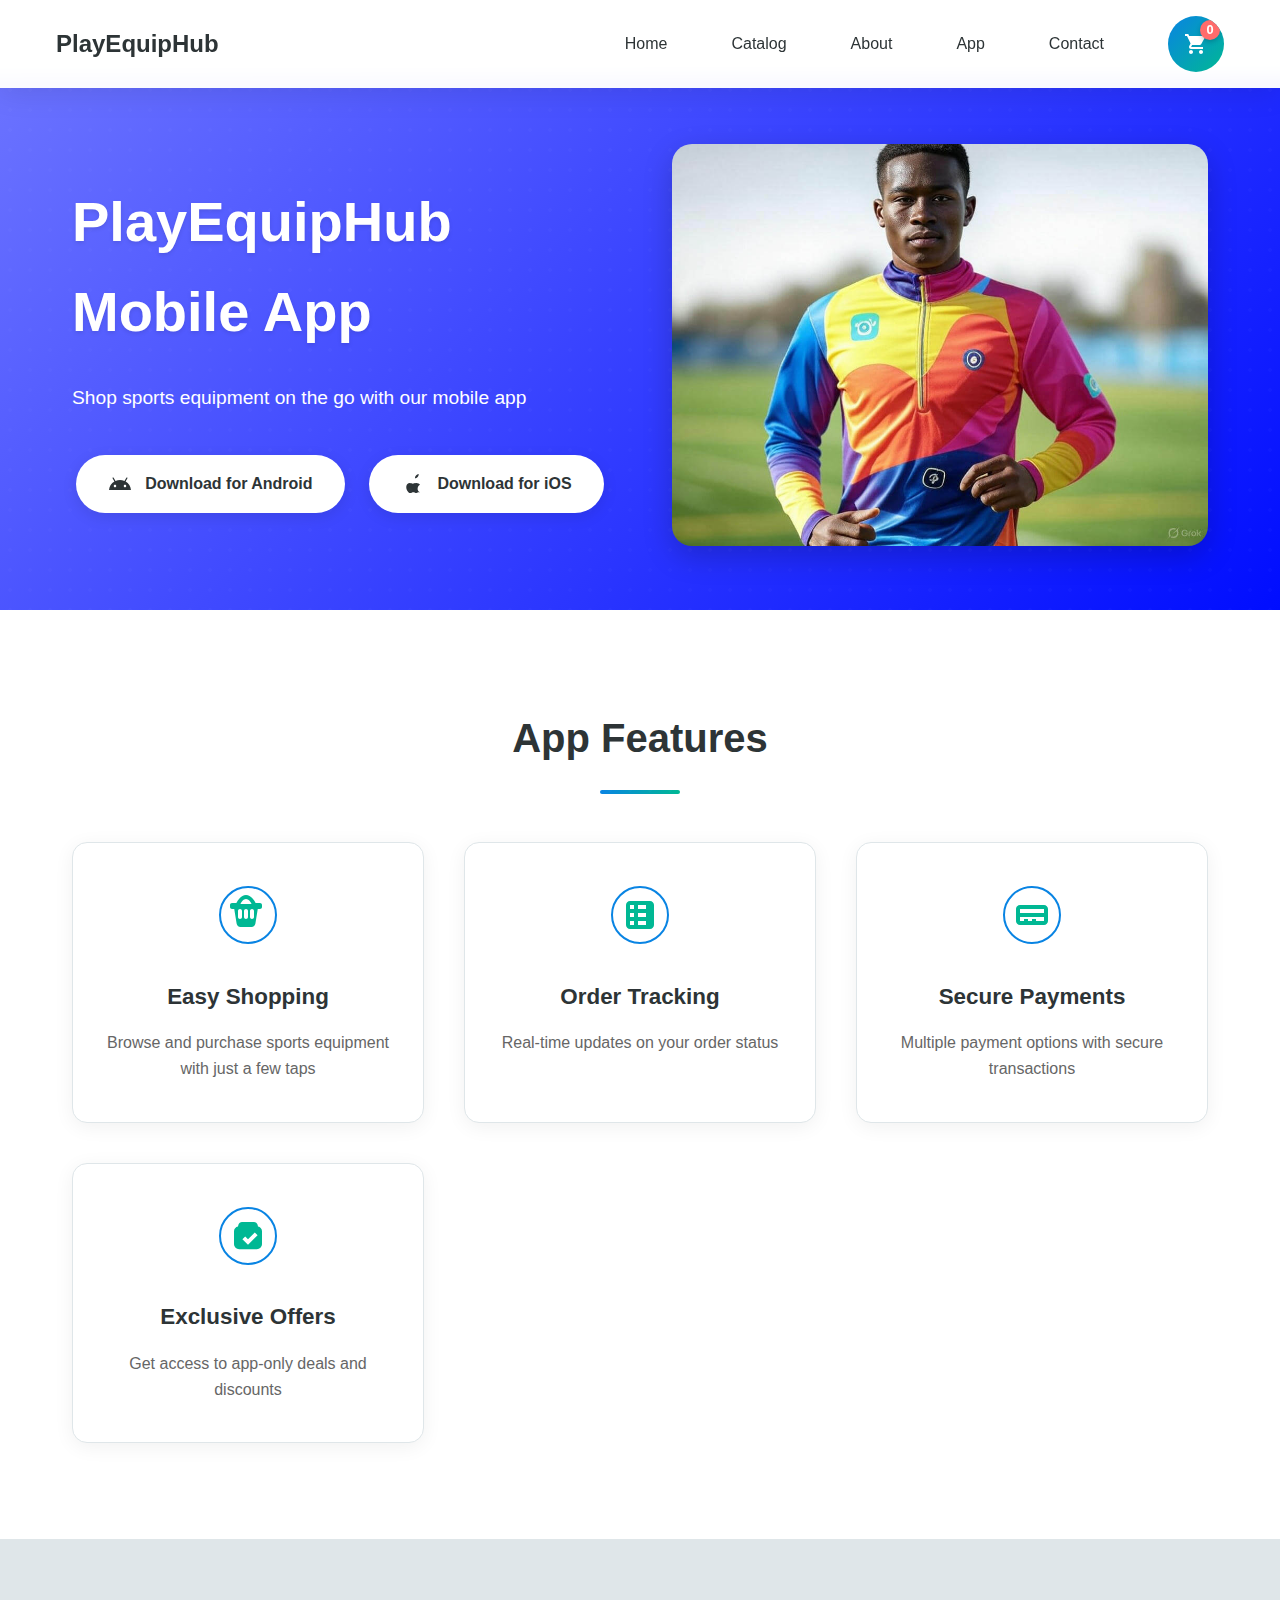
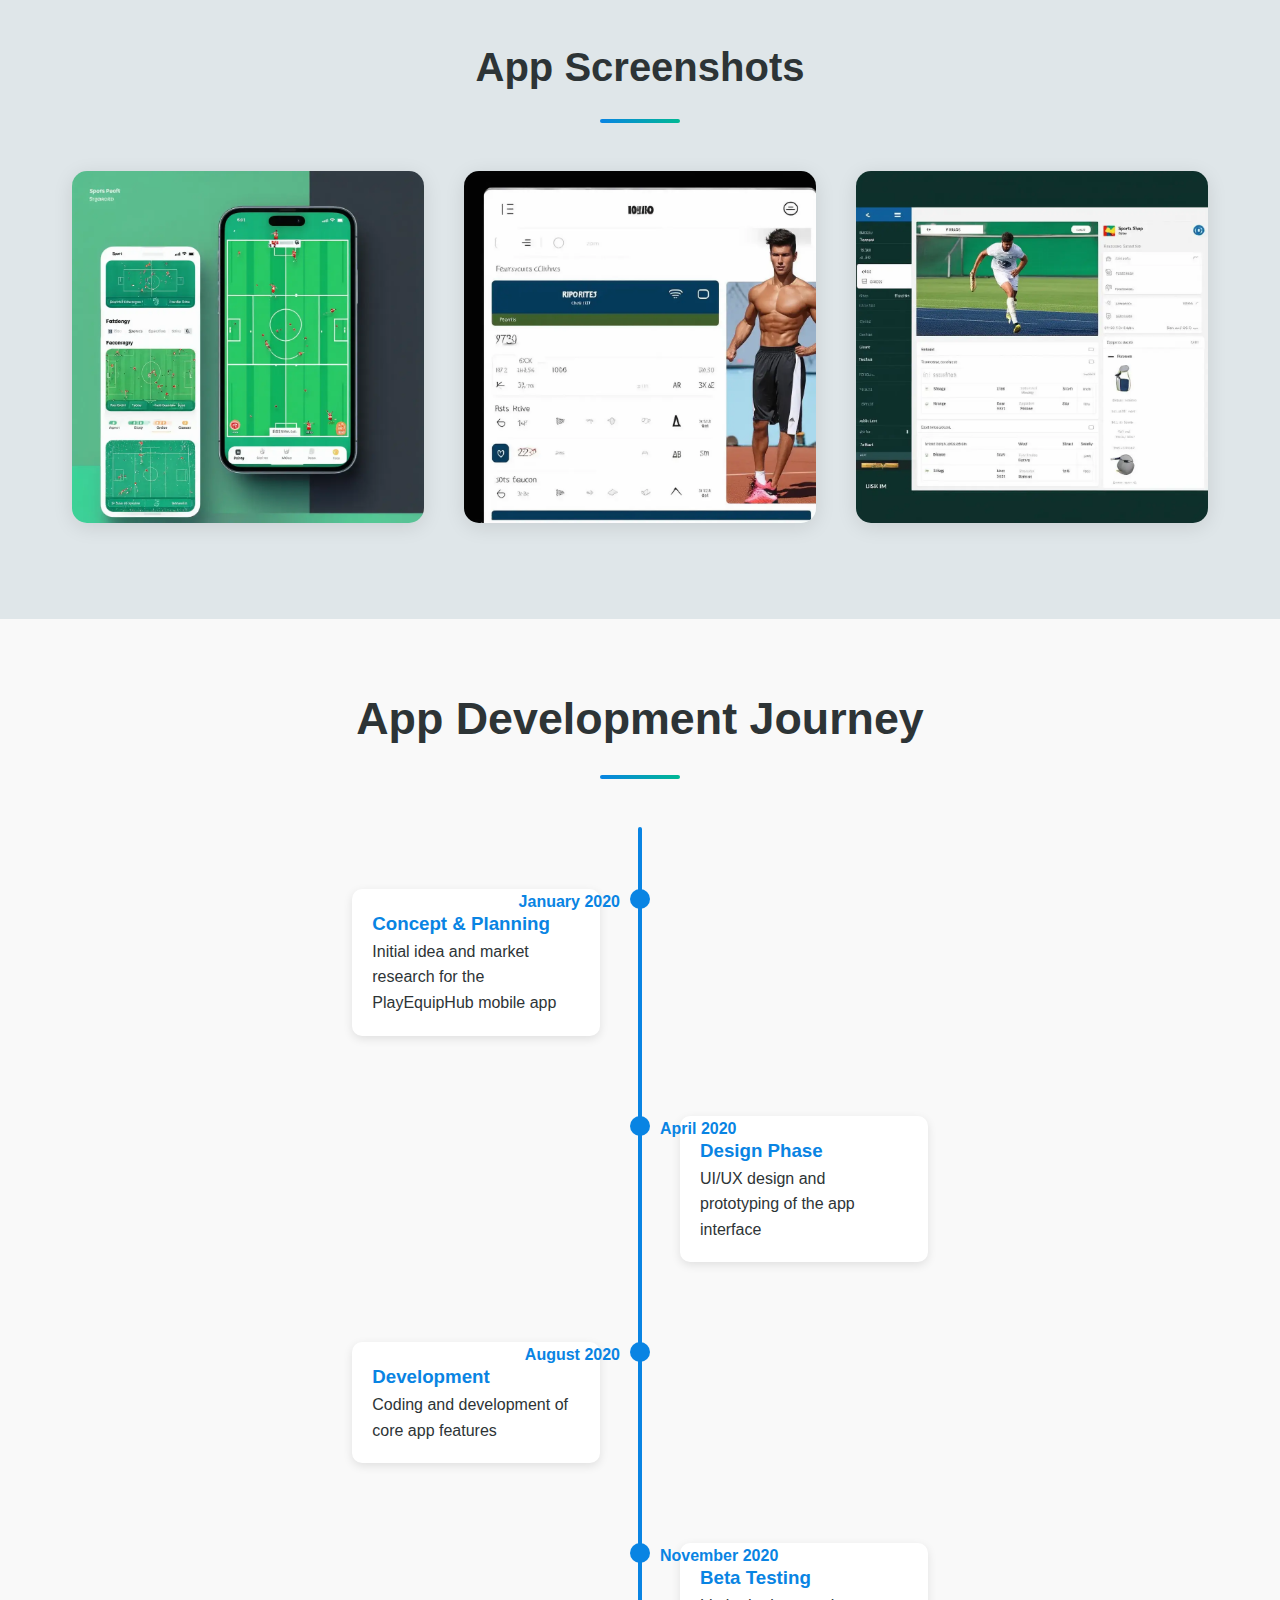
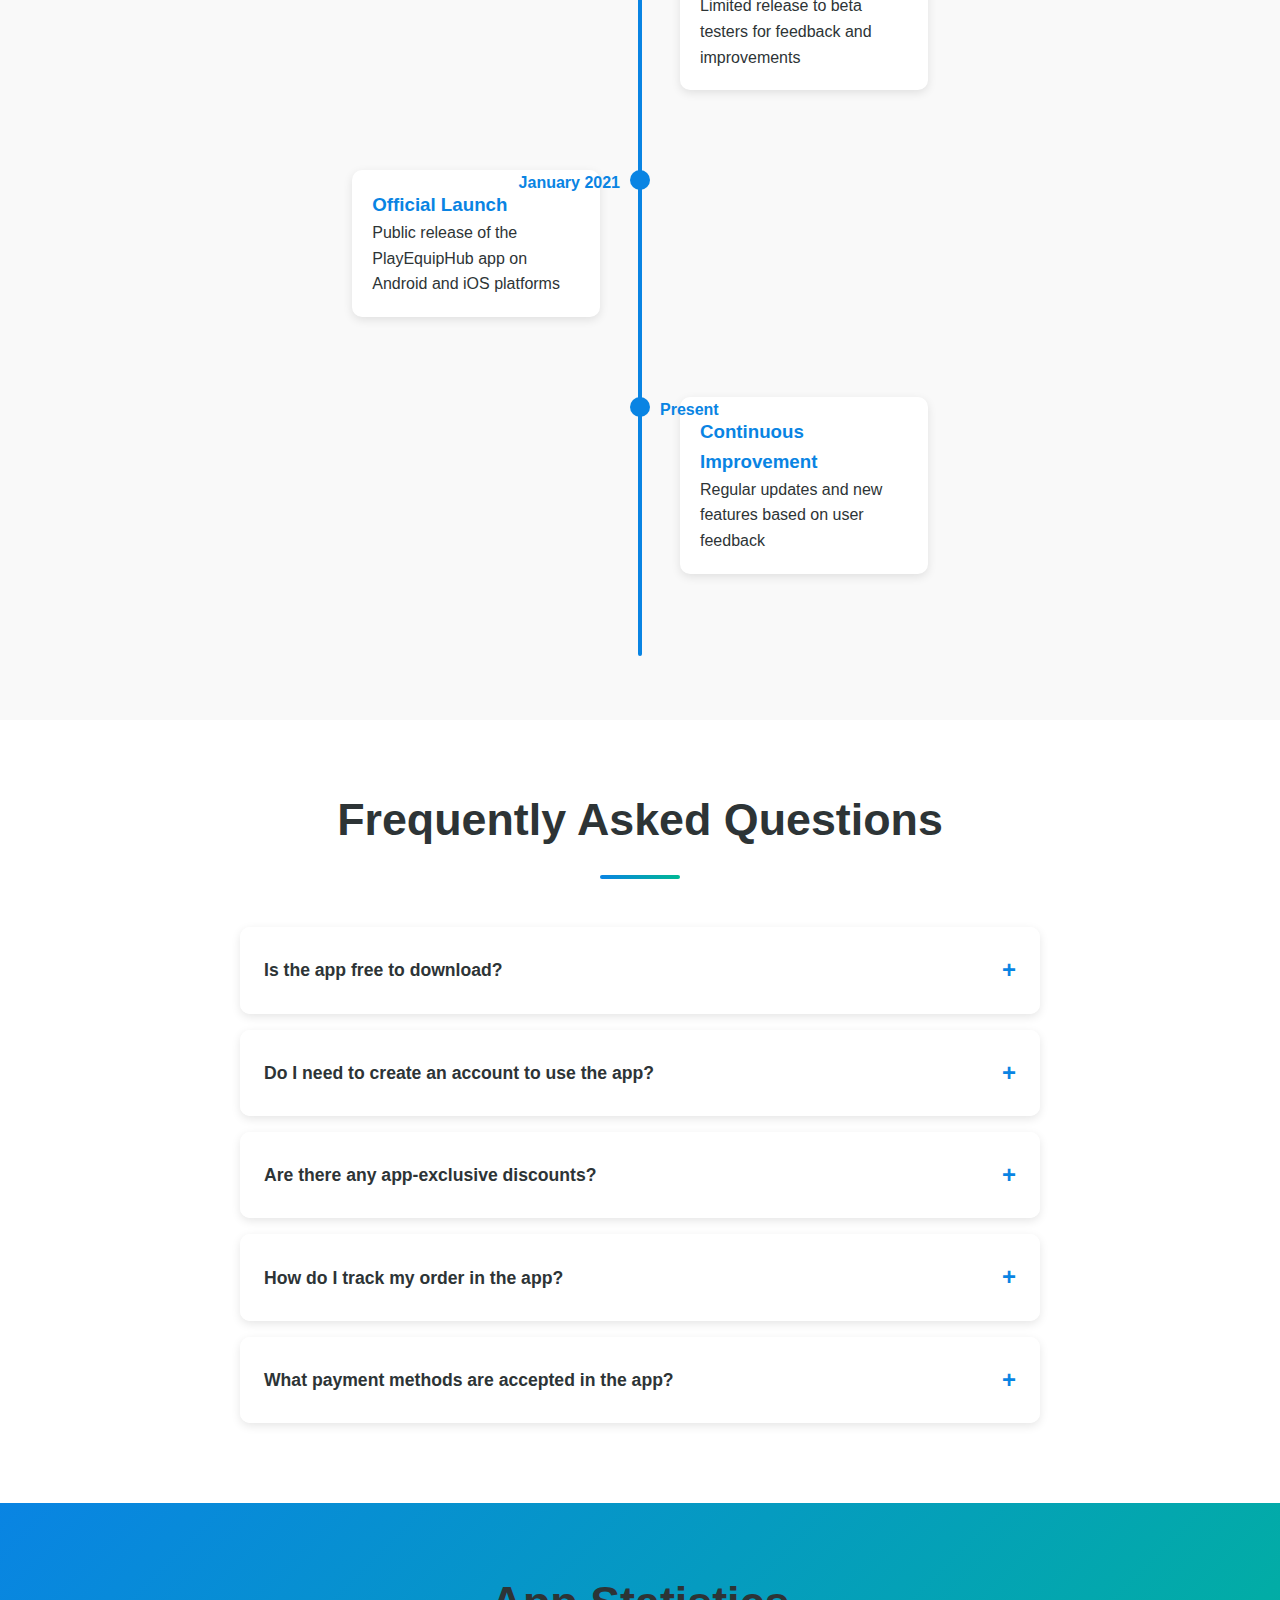
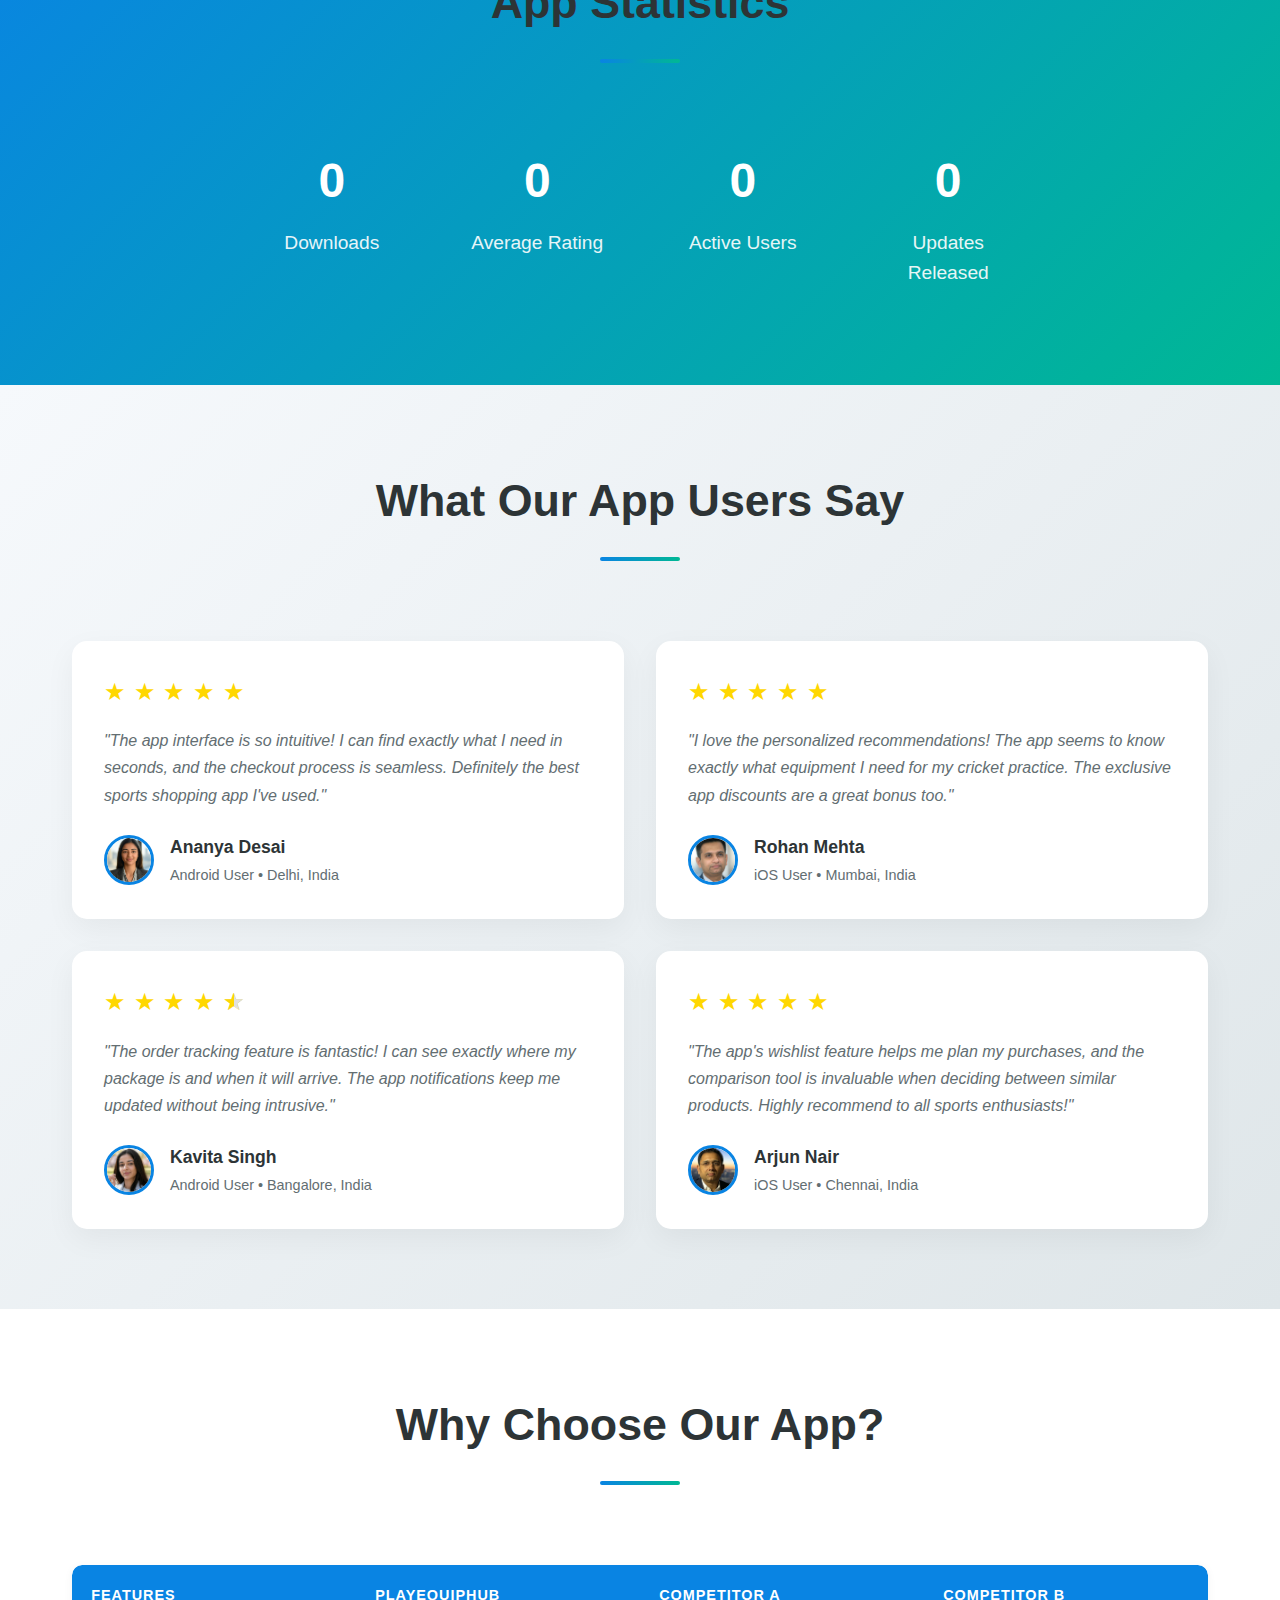
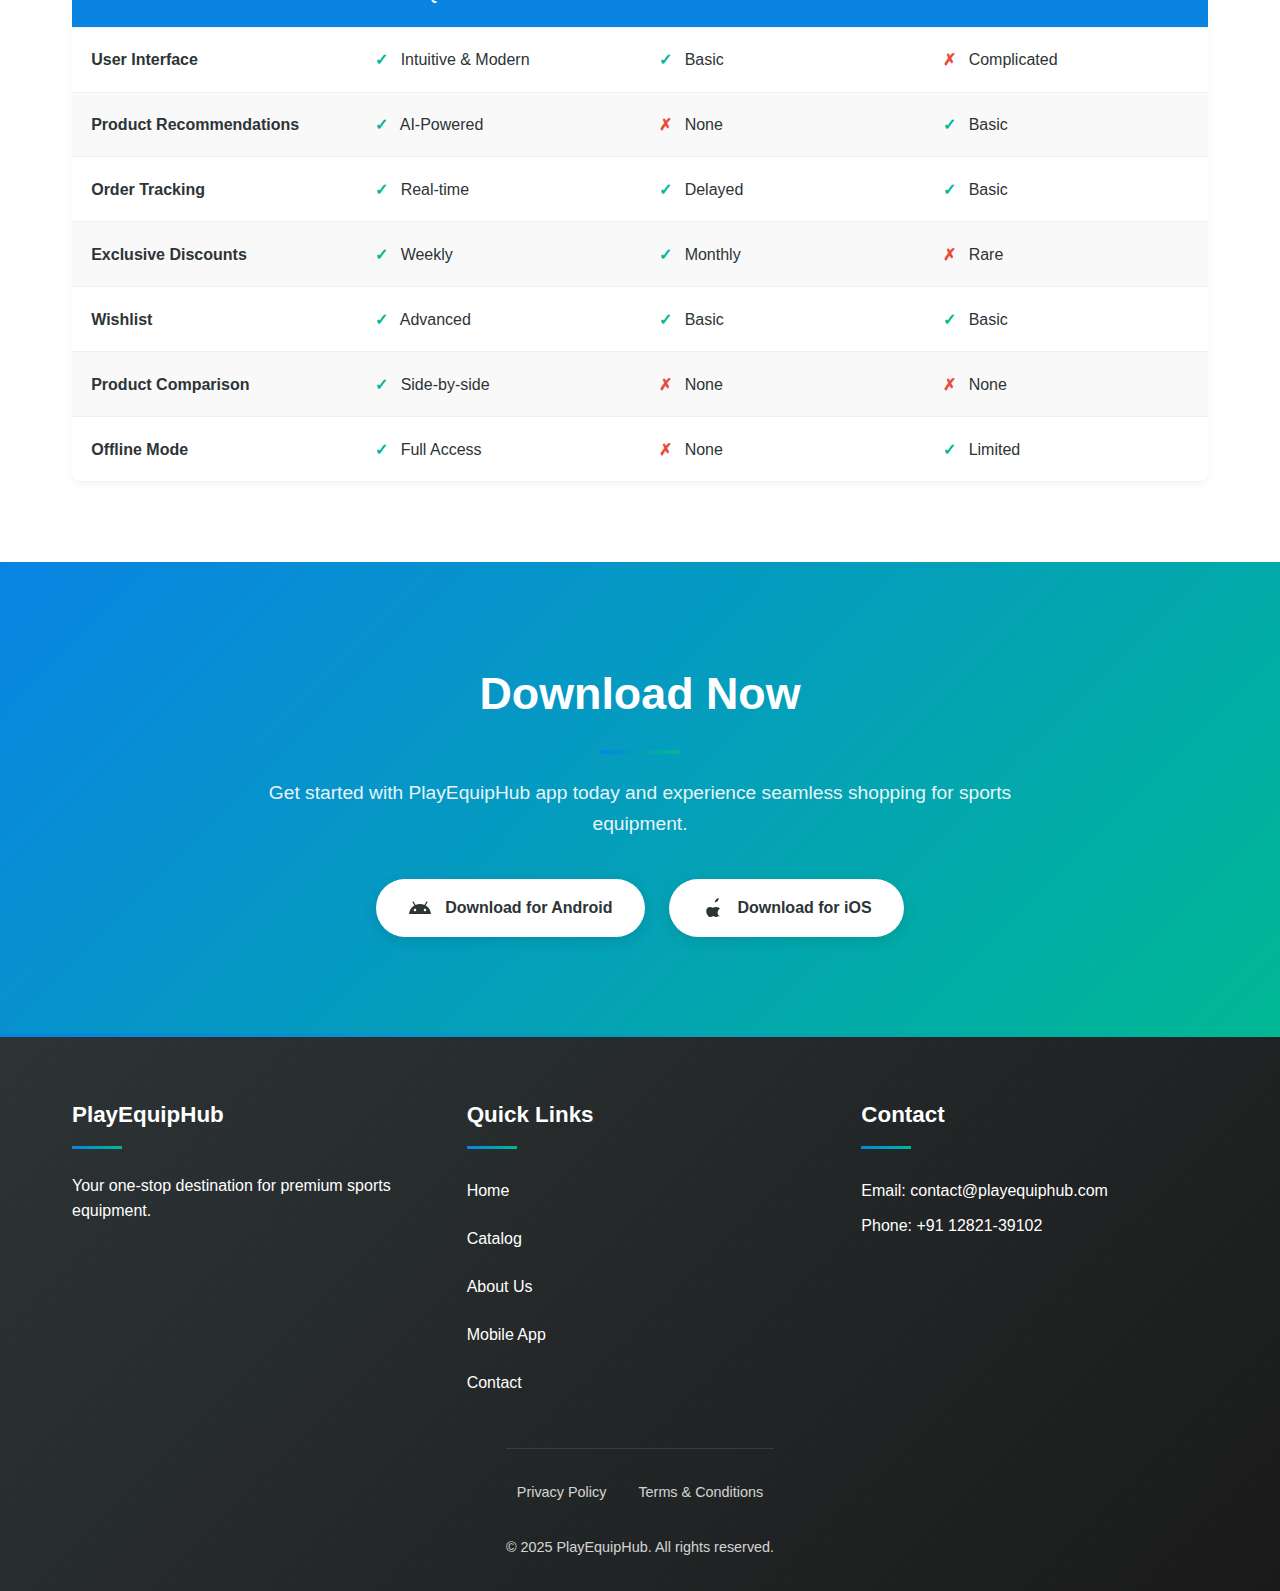
==== app/index.html @ 311d6563 "initial commit" ====
<!DOCTYPE html>
<html lang="en">
<head>
    <meta charset="UTF-8">
		<meta name="description" content="Download the PlayEquipHub mobile app for a seamless sports equipment shopping experience. Enjoy exclusive app-only discounts, personalized recommendations, and real-time order tracking. Available for iOS and Android.">
    <meta name="viewport" content="width=device-width, initial-scale=1.0">
    <title>Mobile App - PlayEquipHub</title>
    <link rel="stylesheet" href="/css/style.css">
    <link rel="stylesheet" href="/css/animations.css">
</head>
<body>
    <header class="header">
        <div class="header-container">
            <div class="logo">
                <a href="/">PlayEquipHub</a>
            </div>
            <nav class="nav-menu">
                <ul>
                    <li><a href="/">Home</a></li>
                    <li><a href="/catalog">Catalog</a></li>
                    <li><a href="/about">About</a></li>
                    <li><a href="/app" class="active">App</a></li>
                    <li><a href="/contact">Contact</a></li>
                    <li class="cart-icon">
                        <a href="/cart">
                            <span class="cart-count">0</span>
                            <svg viewBox="0 0 24 24" width="24" height="24">
                                <path d="M7 18c-1.1 0-1.99.9-1.99 2S5.9 22 7 22s2-.9 2-2-.9-2-2-2zM1 2v2h2l3.6 7.59-1.35 2.45c-.16.28-.25.61-.25.96 0 1.1.9 2 2 2h12v-2H7.42c-.14 0-.25-.11-.25-.25l.03-.12.9-1.63h7.45c.75 0 1.41-.41 1.75-1.03l3.58-6.49c.08-.14.12-.31.12-.48 0-.55-.45-1-1-1H5.21l-.94-2H1zm16 16c-1.1 0-1.99.9-1.99 2s.89 2 1.99 2 2-.9 2-2-.9-2-2-2z"/>
                            </svg>
                        </a>
                    </li>
                </ul>
            </nav>
        </div>
    </header>

    <main class="app-page">
        <section class="app-hero">
            <div class="section-container">
                <div class="app-content">
                    <h1>PlayEquipHub Mobile App</h1>
                    <p>Shop sports equipment on the go with our mobile app</p>
                    <div class="app-buttons">
                        <a href="/contact" class="app-btn">
                            <img src="/images/icons/android.svg" alt="Android">
                            <span>Download for Android</span>
                        </a>
                        <a href="/contact" class="app-btn">
                            <img src="/images/icons/apple.svg" alt="iOS">
                            <span>Download for iOS</span>
                        </a>
                    </div>
                </div>
                <div class="app-preview">
                    <img src="/images/app-preview.jpg" alt="App Preview">
                </div>
            </div>
        </section>

        <section class="features-section">
            <div class="section-container">
                <h2>App Features</h2>
                <div class="features-grid">
                    <div class="feature-card">
                        <img src="/images/icons/shopping.svg" alt="Easy Shopping" class="feature-icon">
                        <h3>Easy Shopping</h3>
                        <p>Browse and purchase sports equipment with just a few taps</p>
                    </div>
                    <div class="feature-card">
                        <img src="/images/icons/tracking.svg" alt="Order Tracking" class="feature-icon">
                        <h3>Order Tracking</h3>
                        <p>Real-time updates on your order status</p>
                    </div>
                    <div class="feature-card">
                        <img src="/images/icons/payment.svg" alt="Secure Payments" class="feature-icon">
                        <h3>Secure Payments</h3>
                        <p>Multiple payment options with secure transactions</p>
                    </div>
                    <div class="feature-card">
                        <img src="/images/icons/offers.svg" alt="Exclusive Offers" class="feature-icon">
                        <h3>Exclusive Offers</h3>
                        <p>Get access to app-only deals and discounts</p>
                    </div>
                </div>
            </div>
        </section>

        <section class="screenshots-section">
            <div class="section-container">
                <h2>App Screenshots</h2>
                <div class="screenshots-grid">
                    <div class="screenshot-card">
                        <img src="/images/screenshot1.webp" alt="App Screenshot 1">
                    </div>
                    <div class="screenshot-card">
                        <img src="/images/screenshot2.webp" alt="App Screenshot 2">
                    </div>
                    <div class="screenshot-card">
                        <img src="/images/screenshot3.webp" alt="App Screenshot 3">
                    </div>
                </div>
            </div>
        </section>

        <!-- Новая секция: Таймлайн разработки приложения -->
        <section class="app-timeline-section">
            <div class="section-container">
                <h2>App Development Journey</h2>
                <div class="timeline">
                    <div class="timeline-item">
                        <div class="timeline-dot"></div>
                        <div class="timeline-date">January 2020</div>
                        <div class="timeline-content">
                            <h3>Concept & Planning</h3>
                            <p>Initial idea and market research for the PlayEquipHub mobile app</p>
                        </div>
                    </div>
                    <div class="timeline-item">
                        <div class="timeline-dot"></div>
                        <div class="timeline-date">April 2020</div>
                        <div class="timeline-content">
                            <h3>Design Phase</h3>
                            <p>UI/UX design and prototyping of the app interface</p>
                        </div>
                    </div>
                    <div class="timeline-item">
                        <div class="timeline-dot"></div>
                        <div class="timeline-date">August 2020</div>
                        <div class="timeline-content">
                            <h3>Development</h3>
                            <p>Coding and development of core app features</p>
                        </div>
                    </div>
                    <div class="timeline-item">
                        <div class="timeline-dot"></div>
                        <div class="timeline-date">November 2020</div>
                        <div class="timeline-content">
                            <h3>Beta Testing</h3>
                            <p>Limited release to beta testers for feedback and improvements</p>
                        </div>
                    </div>
                    <div class="timeline-item">
                        <div class="timeline-dot"></div>
                        <div class="timeline-date">January 2021</div>
                        <div class="timeline-content">
                            <h3>Official Launch</h3>
                            <p>Public release of the PlayEquipHub app on Android and iOS platforms</p>
                        </div>
                    </div>
                    <div class="timeline-item">
                        <div class="timeline-dot"></div>
                        <div class="timeline-date">Present</div>
                        <div class="timeline-content">
                            <h3>Continuous Improvement</h3>
                            <p>Regular updates and new features based on user feedback</p>
                        </div>
                    </div>
                </div>
            </div>
        </section>

        <!-- Новая секция: FAQ с аккордеоном -->
        <section class="app-faq-section">
            <div class="section-container">
                <h2>Frequently Asked Questions</h2>
                <div class="faq-container">
                    <div class="faq-item">
                        <div class="faq-question">
                            <h3>Is the app free to download?</h3>
                            <span class="faq-toggle">+</span>
                        </div>
                        <div class="faq-answer">
                            <p>Yes, the PlayEquipHub app is completely free to download and use on both Android and iOS devices.</p>
                        </div>
                    </div>
                    <div class="faq-item">
                        <div class="faq-question">
                            <h3>Do I need to create an account to use the app?</h3>
                            <span class="faq-toggle">+</span>
                        </div>
                        <div class="faq-answer">
                            <p>While you can browse products without an account, you'll need to create one to make purchases and track your orders.</p>
                        </div>
                    </div>
                    <div class="faq-item">
                        <div class="faq-question">
                            <h3>Are there any app-exclusive discounts?</h3>
                            <span class="faq-toggle">+</span>
                        </div>
                        <div class="faq-answer">
                            <p>Yes! We regularly offer app-exclusive deals and promotions. Enable notifications to stay updated on the latest offers.</p>
                        </div>
                    </div>
                    <div class="faq-item">
                        <div class="faq-question">
                            <h3>How do I track my order in the app?</h3>
                            <span class="faq-toggle">+</span>
                        </div>
                        <div class="faq-answer">
                            <p>After placing an order, you can track it in real-time by going to "My Orders" section in the app. You'll receive push notifications for order updates as well.</p>
                        </div>
                    </div>
                    <div class="faq-item">
                        <div class="faq-question">
                            <h3>What payment methods are accepted in the app?</h3>
                            <span class="faq-toggle">+</span>
                        </div>
                        <div class="faq-answer">
                            <p>The app supports multiple payment methods including credit/debit cards, UPI, net banking, and popular digital wallets.</p>
                        </div>
                    </div>
                </div>
            </div>
        </section>

        <!-- Новая секция: Статистика приложения -->
        <section class="app-stats-section">
            <div class="section-container">
                <h2>App Statistics</h2>
                <div class="stats-container">
                    <div class="stat-item">
                        <div class="stat-number" data-count="100000">0</div>
                        <div class="stat-label">Downloads</div>
                    </div>
                    <div class="stat-item">
                        <div class="stat-number" data-count="4.8">0</div>
                        <div class="stat-label">Average Rating</div>
                    </div>
                    <div class="stat-item">
                        <div class="stat-number" data-count="15000">0</div>
                        <div class="stat-label">Active Users</div>
                    </div>
                    <div class="stat-item">
                        <div class="stat-number" data-count="25">0</div>
                        <div class="stat-label">Updates Released</div>
                    </div>
                </div>
            </div>
        </section>

        <!-- Новая секция: Отзывы пользователей приложения -->
        <section class="app-reviews-section">
            <div class="section-container">
                <h2>What Our App Users Say</h2>
                <div class="app-reviews-grid">
                    <div class="app-review-card">
                        <div class="review-rating">
                            <span class="star">★</span>
                            <span class="star">★</span>
                            <span class="star">★</span>
                            <span class="star">★</span>
                            <span class="star">★</span>
                        </div>
                        <div class="review-content">
                            <p>"The app interface is so intuitive! I can find exactly what I need in seconds, and the checkout process is seamless. Definitely the best sports shopping app I've used."</p>
                        </div>
                        <div class="review-user">
                            <div class="user-avatar">
                                <img src="/images/user1.jpg" alt="App User 1">
                            </div>
                            <div class="user-info">
                                <h4>Ananya Desai</h4>
                                <p>Android User • Delhi, India</p>
                            </div>
                        </div>
                    </div>
                    <div class="app-review-card">
                        <div class="review-rating">
                            <span class="star">★</span>
                            <span class="star">★</span>
                            <span class="star">★</span>
                            <span class="star">★</span>
                            <span class="star">★</span>
                        </div>
                        <div class="review-content">
                            <p>"I love the personalized recommendations! The app seems to know exactly what equipment I need for my cricket practice. The exclusive app discounts are a great bonus too."</p>
                        </div>
                        <div class="review-user">
                            <div class="user-avatar">
                                <img src="/images/user2.jpg" alt="App User 2">
                            </div>
                            <div class="user-info">
                                <h4>Rohan Mehta</h4>
                                <p>iOS User • Mumbai, India</p>
                            </div>
                        </div>
                    </div>
                    <div class="app-review-card">
                        <div class="review-rating">
                            <span class="star">★</span>
                            <span class="star">★</span>
                            <span class="star">★</span>
                            <span class="star">★</span>
                            <span class="star half">★</span>
                        </div>
                        <div class="review-content">
                            <p>"The order tracking feature is fantastic! I can see exactly where my package is and when it will arrive. The app notifications keep me updated without being intrusive."</p>
                        </div>
                        <div class="review-user">
                            <div class="user-avatar">
                                <img src="/images/user3.jpg" alt="App User 3">
                            </div>
                            <div class="user-info">
                                <h4>Kavita Singh</h4>
                                <p>Android User • Bangalore, India</p>
                            </div>
                        </div>
                    </div>
                    <div class="app-review-card">
                        <div class="review-rating">
                            <span class="star">★</span>
                            <span class="star">★</span>
                            <span class="star">★</span>
                            <span class="star">★</span>
                            <span class="star">★</span>
                        </div>
                        <div class="review-content">
                            <p>"The app's wishlist feature helps me plan my purchases, and the comparison tool is invaluable when deciding between similar products. Highly recommend to all sports enthusiasts!"</p>
                        </div>
                        <div class="review-user">
                            <div class="user-avatar">
                                <img src="/images/user4.jpg" alt="App User 4">
                            </div>
                            <div class="user-info">
                                <h4>Arjun Nair</h4>
                                <p>iOS User • Chennai, India</p>
                            </div>
                        </div>
                    </div>
                </div>
            </div>
        </section>

        <!-- Новая секция: Сравнение с конкурентами -->
        <section class="app-comparison-section">
            <div class="section-container">
                <h2>Why Choose Our App?</h2>
                <div class="comparison-table-container">
                    <table class="comparison-table">
                        <thead>
                            <tr>
                                <th>Features</th>
                                <th>PlayEquipHub</th>
                                <th>Competitor A</th>
                                <th>Competitor B</th>
                            </tr>
                        </thead>
                        <tbody>
                            <tr>
                                <td>User Interface</td>
                                <td><span class="check">✓</span> Intuitive & Modern</td>
                                <td><span class="check">✓</span> Basic</td>
                                <td><span class="cross">✗</span> Complicated</td>
                            </tr>
                            <tr>
                                <td>Product Recommendations</td>
                                <td><span class="check">✓</span> AI-Powered</td>
                                <td><span class="cross">✗</span> None</td>
                                <td><span class="check">✓</span> Basic</td>
                            </tr>
                            <tr>
                                <td>Order Tracking</td>
                                <td><span class="check">✓</span> Real-time</td>
                                <td><span class="check">✓</span> Delayed</td>
                                <td><span class="check">✓</span> Basic</td>
                            </tr>
                            <tr>
                                <td>Exclusive Discounts</td>
                                <td><span class="check">✓</span> Weekly</td>
                                <td><span class="check">✓</span> Monthly</td>
                                <td><span class="cross">✗</span> Rare</td>
                            </tr>
                            <tr>
                                <td>Wishlist</td>
                                <td><span class="check">✓</span> Advanced</td>
                                <td><span class="check">✓</span> Basic</td>
                                <td><span class="check">✓</span> Basic</td>
                            </tr>
                            <tr>
                                <td>Product Comparison</td>
                                <td><span class="check">✓</span> Side-by-side</td>
                                <td><span class="cross">✗</span> None</td>
                                <td><span class="cross">✗</span> None</td>
                            </tr>
                            <tr>
                                <td>Offline Mode</td>
                                <td><span class="check">✓</span> Full Access</td>
                                <td><span class="cross">✗</span> None</td>
                                <td><span class="check">✓</span> Limited</td>
                            </tr>
                        </tbody>
                    </table>
                </div>
            </div>
        </section>

        <section class="download-section">
            <div class="section-container">
                <div class="download-content">
                    <h2>Download Now</h2>
                    <p>Get started with PlayEquipHub app today and experience seamless shopping for sports equipment.</p>
                    <div class="app-buttons">
                        <a href="/contact" class="app-btn">
                            <img src="/images/icons/android.svg" alt="Android">
                            <span>Download for Android</span>
                        </a>
                        <a href="/contact" class="app-btn">
                            <img src="/images/icons/apple.svg" alt="iOS">
                            <span>Download for iOS</span>
                        </a>
                    </div>
                </div>
            </div>
        </section>
    </main>

    <footer class="footer">
        <div class="section-container">
            <div class="footer-content">
                <div class="footer-section">
                    <h3>PlayEquipHub</h3>
                    <p>Your one-stop destination for premium sports equipment.</p>
                </div>
                <div class="footer-section">
                    <h3>Quick Links</h3>
                    <ul>
                        <li><a href="/">Home</a></li>
                        <li><a href="/catalog">Catalog</a></li>
                        <li><a href="/about">About Us</a></li>
                        <li><a href="/app">Mobile App</a></li>
                        <li><a href="/contact">Contact</a></li>
                    </ul>
                </div>
                <div class="footer-section">
                    <h3>Contact</h3>
										<p>Email: <a href="mailto:contact@playequiphub.com">contact@playequiphub.com</a></p>
                    <p>Phone: <a href="tel:+911282139102">+91 12821-39102</a></p>
                </div>
            </div>
            <div class="footer-bottom">
                <div class="footer-legal-links">
                    <a href="/privacy-policy">Privacy Policy</a>
                    <a href="/terms-conditions">Terms & Conditions</a>
                </div>
                <p>&copy; 2025 PlayEquipHub. All rights reserved.</p>
            </div>
        </div>
    </footer>

    <script src="/js/main.js"></script>
</body>
</html>
---- css/style.css ----
:root {
    --primary-color: #2D3436;
    --secondary-color: #0984E3;
    --accent-color: #00B894;
    --text-color: #2D3436;
    --light-gray: #DFE6E9;
    --white: #FFFFFF;
    --shadow: 0 4px 6px rgba(0, 0, 0, 0.1);
}

* {
    margin: 0;
    padding: 0;
    box-sizing: border-box;
}

body {
    font-family: 'Segoe UI', Tahoma, Geneva, Verdana, sans-serif;
    line-height: 1.6;
    color: var(--text-color);
}

/* Header Styles */
.header {
    position: fixed;
    top: 0;
    left: 0;
    width: 100%;
    background: rgba(255, 255, 255, 0.95);
    backdrop-filter: blur(10px);
    box-shadow: 0 4px 30px rgba(0, 0, 0, 0.1);
    z-index: 1000;
    transition: all 0.3s ease;
}

.header.scrolled {
    background: rgba(255, 255, 255, 0.98);
    transform: translateY(-100%);
}

.header.visible {
    transform: translateY(0);
}

.header-container {
    max-width: 1200px;
    margin: 0 auto;
    padding: 1rem;
    display: flex;
    justify-content: space-between;
    align-items: center;
}

.logo a {
    font-size: 1.5rem;
    font-weight: bold;
    color: var(--primary-color);
    text-decoration: none;
    display: flex;
    align-items: center;
    gap: 0.5rem;
    position: relative;
    overflow: hidden;
}

.logo a::before {
    content: '';
    position: absolute;
    width: 100%;
    height: 2px;
    bottom: 0;
    left: -100%;
    background: linear-gradient(90deg, var(--secondary-color), var(--accent-color));
    transition: left 0.3s ease;
}

.logo a:hover::before {
    left: 0;
}

.nav-menu {
    position: relative;
}

.nav-menu ul {
    display: flex;
    list-style: none;
    gap: 2rem;
    align-items: center;
}

.nav-menu a {
    text-decoration: none;
    color: var(--text-color);
    font-weight: 500;
    padding: 0.5rem 1rem;
    border-radius: 20px;
    transition: all 0.3s ease;
    position: relative;
    overflow: hidden;
}

.nav-menu a::before {
    content: '';
    position: absolute;
    top: 0;
    left: 0;
    width: 100%;
    height: 100%;
    background: linear-gradient(135deg, var(--secondary-color), var(--accent-color));
    opacity: 0;
    z-index: -1;
    transform: translateY(100%);
    transition: all 0.3s ease;
}

.nav-menu a:hover {
    color: var(--white);
}

.nav-menu a:hover::before {
    opacity: 1;
    transform: translateY(0);
}

.cart-icon {
    position: relative;
    margin-left: 1rem;
}

.cart-icon a {
    padding: 1rem;
    background: linear-gradient(135deg, var(--secondary-color), var(--accent-color));
    border-radius: 50%;
    display: flex;
    align-items: center;
    justify-content: center;
}

.cart-icon svg {
    fill: var(--white);
    transition: transform 0.3s ease;
}

.cart-icon:hover svg {
    transform: scale(1.1);
}

.cart-count {
    position: absolute;
    top: 4px;
    right: 4px;
    background: #ff6b6b;
    color: var(--white);
    font-size: 0.8rem;
    padding: 2px 6px;
    border-radius: 50%;
    box-shadow: 0 2px 5px rgba(0, 0, 0, 0.2);
    font-weight: bold;
    min-width: 20px;
    height: 20px;
    display: flex;
    align-items: center;
    justify-content: center;
    z-index: 20;
}

@keyframes pulse {
    0% {
        box-shadow: 0 0 0 0 rgba(0, 184, 148, 0.4);
    }
    70% {
        box-shadow: 0 0 0 10px rgba(0, 184, 148, 0);
    }
    100% {
        box-shadow: 0 0 0 0 rgba(0, 184, 148, 0);
    }
}

/* Hero Section */
.hero {
    margin-top: 80px;
    min-height: 80vh;
    display: flex;
    align-items: center;
    background: linear-gradient(135deg, var(--light-gray) 0%, var(--white) 100%);
    padding: 2rem;
}

.hero-content {
    flex: 1;
    padding: 2rem;
}

.hero h1 {
    font-size: 3.5rem;
    margin-bottom: 1rem;
    color: var(--primary-color);
}

.hero p {
    font-size: 1.2rem;
    margin-bottom: 2rem;
    color: var(--text-color);
}

.download-btn {
    display: inline-block;
    padding: 1rem 2rem;
    background: var(--secondary-color);
    color: var(--white);
    text-decoration: none;
    border-radius: 30px;
    font-weight: bold;
    transition: transform 0.3s ease;
}

.hero-image {
    flex: 1;
    display: flex;
    justify-content: center;
    align-items: center;
}

.hero-image img {
    max-width: 100%;
    height: auto;
    border-radius: 10px;
    box-shadow: var(--shadow);
}

/* Global Section Container */
.section-container {
    max-width: 1200px;
    display: flex;
    flex-direction: column;
    align-items: center;
    margin: 0 auto;
    padding: 0 2rem;
    width: 100%;
}

@media (max-width: 768px) {
    .section-container {
        padding: 0 1rem;
    }

    h1 {
        font-size: 2rem !important;
        margin-bottom: 1rem !important;
    }

    h2 {
        font-size: 1.8rem !important;
        margin-bottom: 1.5rem !important;
    }

    .featured-products,
    .testimonials,
    .newsletter,
    .app-hero,
    .features-section,
    .screenshots-section,
    .download-section,
    .about-hero,
    .about-content,
    .shipping-info,
    .contact-content {
        padding: 3rem 1rem !important;
    }

    .product-grid,
    .category-grid,
    .features-grid,
    .screenshots-grid,
    .values-grid,
    .team-grid,
    .partners-grid {
        grid-template-columns: 1fr !important;
        gap: 1.5rem !important;
        padding: 0 1rem !important;
    }

    .story-content,
    .mission-content {
        flex-direction: column !important;
        gap: 2rem !important;
    }

    .story-text,
    .mission-text,
    .story-image,
    .mission-image {
        width: 100% !important;
    }

    .app-hero .section-container {
        flex-direction: column;
        text-align: center;
        padding: 2rem 1rem;
    }

    .app-content {
        order: 2;
    }

    .app-preview {
        order: 1;
        margin-bottom: 2rem;
    }

    .app-content h1 {
        font-size: 2rem !important;
        margin-bottom: 1rem !important;
    }

    .app-content p {
        font-size: 1rem !important;
        margin-bottom: 1.5rem !important;
    }

    .app-buttons {
        flex-direction: column;
        gap: 1rem;
    }

    .app-btn {
        width: 100%;
        justify-content: center;
    }

    .contact-grid {
        grid-template-columns: 1fr !important;
        gap: 2rem !important;
        padding: 0 1rem !important;
    }

    .cart-container {
        grid-template-columns: 1fr !important;
        padding: 0 1rem !important;
    }

    .cart-summary {
        position: relative !important;
        top: 0 !important;
        margin-top: 2rem !important;
    }

    .footer-content {
        grid-template-columns: 1fr !important;
        gap: 2rem !important;
        padding: 0 1rem !important;
    }

    .footer-bottom {
        padding: 1rem !important;
    }

    .testimonial-card {
        padding: 1.5rem !important;
    }

    .testimonial-content {
        font-size: 1rem !important;
    }
}

@media (max-width: 480px) {
    .section-container {
        padding: 0 0.8rem;
    }

    .app-hero,
    .features-section,
    .screenshots-section,
    .download-section {
        padding: 2rem 0.8rem !important;
    }

    .cart-item {
        padding: 1rem !important;
    }

    .cart-item img {
        width: 80px !important;
        height: 80px !important;
    }

    .quantity-controls {
        width: 100px !important;
    }

    .footer {
        padding: 2rem 0.8rem 1rem !important;
    }
}

/* Global Heading Styles */
h2 {
    font-size: 2.8rem;
    color: var(--primary-color);
    text-align: center;
    margin-bottom: 3rem;
    position: relative;
    padding-bottom: 1.5rem;
}

h2::after {
    content: '';
    position: absolute;
    bottom: 0;
    left: 50%;
    transform: translateX(-50%);
    width: 80px;
    height: 4px;
    background: linear-gradient(to right, var(--secondary-color), var(--accent-color));
    border-radius: 2px;
}

/* Featured Products Section */
.featured-products {
    padding: 6rem 2rem;
    background: var(--white);
}

.featured-products h2 {
    text-align: center;
    margin-bottom: 2rem;
    font-size: 2.5rem;
}

.product-grid {
    display: grid;
    grid-template-columns: repeat(auto-fit, minmax(250px, 1fr));
    gap: 2rem;
    max-width: 1200px;
    margin: 0 auto;
}

/* Categories Section */
.categories {
    padding: 6rem 2rem;
    background: var(--light-gray);
}

@media screen and (max-width: 768px) {
	.categories {
		padding: 4rem 0rem;
	}
}

.categories h2 {
    text-align: center;
    margin-bottom: 2rem;
    font-size: 2.5rem;
}

.category-grid {
    display: grid;
    grid-template-columns: repeat(auto-fit, minmax(300px, 1fr));
    gap: 2rem;
    max-width: 1200px;
    margin: 0 auto;
}

.category-card {
    background: var(--white);
    border-radius: 10px;
    overflow: hidden;
    box-shadow: var(--shadow);
    transition: transform 0.3s ease;
    display: block;
    text-decoration: none;
    color: var(--primary-color);
}

.category-card:hover {
    transform: translateY(-5px);
}

.category-card img {
    width: 100%;
    height: 200px;
    object-fit: cover;
}

.category-card h3 {
    padding: 1rem;
    text-align: center;
    color: inherit;
}

/* Footer Styles */
.footer {
    background: linear-gradient(135deg, var(--primary-color) 0%, #1a1a1a 100%);
    color: var(--white);
    padding: 4rem 2rem 2rem;
    position: relative;
    overflow: hidden;
}

.footer::before {
    content: '';
    position: absolute;
    top: 0;
    left: 0;
    right: 0;
    height: 4px;
    background: linear-gradient(90deg, var(--secondary-color), var(--accent-color));
}

.footer::after {
    content: '';
    position: absolute;
    top: 0;
    left: 0;
    right: 0;
    bottom: 0;
    background-image: radial-gradient(circle at 10px 10px, rgba(255, 255, 255, 0.1) 2px, transparent 0);
    background-size: 20px 20px;
    opacity: 0.1;
}

.footer-content {
    position: relative;
    z-index: 1;
    max-width: 1200px;
    margin: 0 auto;
    display: grid;
    grid-template-columns: repeat(auto-fit, minmax(250px, 1fr));
    gap: 3rem;
}

.footer-section {
    position: relative;
}

.footer-section h3 {
    font-size: 1.4rem;
    margin-bottom: 1.5rem;
    position: relative;
    padding-bottom: 1rem;
    display: inline-block;
}

.footer-section h3::after {
    content: '';
    position: absolute;
    bottom: 0;
    left: 0;
    width: 50px;
    height: 3px;
    background: linear-gradient(90deg, var(--secondary-color), var(--accent-color));
    transition: width 0.3s ease;
}

.footer-section:hover h3::after {
    width: 100%;
}

.footer-section ul {
    list-style: none;
    display: flex;
    flex-direction: column;
    gap: 0.8rem;
}

.footer-section a {
    color: var(--white);
    text-decoration: none;
    transition: all 0.3s ease;
    display: inline-block;
    position: relative;
    padding: 0.3rem 0;
}

.footer-section a::before {
    content: '';
    position: absolute;
    bottom: 0;
    left: 0;
    width: 100%;
    height: 1px;
    background: linear-gradient(90deg, var(--secondary-color), var(--accent-color));
    transform: scaleX(0);
    transform-origin: right;
    transition: transform 0.3s ease;
}

.footer-section a:hover {
    color: var(--accent-color);
    transform: translateX(10px);
}

.footer-section a:hover::before {
    transform: scaleX(1);
    transform-origin: left;
}

.footer-bottom {
    position: relative;
    z-index: 1;
    text-align: center;
    margin-top: 3rem;
    padding-top: 2rem;
    border-top: 1px solid rgba(255, 255, 255, 0.1);
    display: flex;
    flex-direction: column;
    align-items: center;
    gap: 1rem;
}

.footer-bottom p {
    font-size: 0.9rem;
    opacity: 0.8;
}

.footer-legal-links {
    display: flex;
    gap: 2rem;
    margin-bottom: 1rem;
}

.footer-legal-links a {
    color: var(--white);
    text-decoration: none;
    font-size: 0.9rem;
    opacity: 0.8;
    transition: all 0.3s ease;
    position: relative;
}

.footer-legal-links a::after {
    content: '';
    position: absolute;
    bottom: -3px;
    left: 0;
    width: 100%;
    height: 1px;
    background: linear-gradient(90deg, var(--secondary-color), var(--accent-color));
    transform: scaleX(0);
    transform-origin: right;
    transition: transform 0.3s ease;
}

.footer-legal-links a:hover {
    opacity: 1;
    color: var(--accent-color);
}

.footer-legal-links a:hover::after {
    transform: scaleX(1);
    transform-origin: left;
}

@media (max-width: 768px) {
    .footer-legal-links {
        flex-direction: column;
        gap: 0.5rem;
        align-items: center;
    }
}

/* Container */
.container {
    max-width: 1200px;
		width: 100%;
		margin: 0 auto;
    padding: 0 2rem;
    display: flex;
    align-items: center;
}

/* Product Card Styles */
.product-card {
    background: var(--white);
    border-radius: 10px;
    padding: 1rem;
    box-shadow: var(--shadow);
    transition: transform 0.3s ease;
    display: flex;
    flex-direction: column;
    align-items: center;
    text-align: center;
}

.product-card:hover {
    transform: translateY(-5px);
}

.product-card img {
    width: 100%;
    height: 200px;
    object-fit: cover;
    border-radius: 8px;
    margin-bottom: 1rem;
}

.product-card h3 {
    font-size: 1.2rem;
    margin-bottom: 0.5rem;
    color: var(--primary-color);
}

.product-card .price {
    font-size: 1.25rem;
    font-weight: bold;
    color: var(--secondary-color);
    margin-bottom: 1rem;
}

.product-card button {
    background: var(--secondary-color);
    color: var(--white);
    border: none;
    padding: 0.5rem 1.5rem;
    border-radius: 25px;
    cursor: pointer;
    transition: background-color 0.3s ease;
}

.product-card button:hover {
    background: var(--accent-color);
}

/* Catalog Page Styles */
.catalog-page {
    margin-top: 80px;
    padding: 2rem;
}

.catalog-header {
    max-width: 1200px;
    margin: 0 auto 2rem;
    display: flex;
    justify-content: space-between;
    align-items: center;
    flex-wrap: wrap;
    gap: 1rem;
}

.catalog-header h1 {
    font-size: 2.5rem;
    color: var(--primary-color);
}

.filters {
    display: flex;
    gap: 1rem;
}

.filters select {
    padding: 0.5rem 1rem;
    border: 1px solid var(--light-gray);
    border-radius: 5px;
    font-size: 1rem;
}

.catalog-grid {
    display: grid;
    grid-template-columns: repeat(auto-fill, minmax(280px, 1fr));
    gap: 2rem;
    max-width: 1200px;
    margin: 0 auto;
}

.catalog-product-card {
    background: var(--white);
    border-radius: 15px;
    overflow: hidden;
    box-shadow: var(--shadow);
    transition: transform 0.3s ease, box-shadow 0.3s ease;
    display: flex;
    flex-direction: column;
}

.catalog-product-card:hover {
    transform: translateY(-5px);
    box-shadow: 0 8px 15px rgba(0, 0, 0, 0.15);
}

.catalog-product-card img {
    width: 100%;
    height: 280px;
    object-fit: cover;
    transition: transform 0.3s ease;
}

.catalog-product-card:hover img {
    transform: scale(1.05);
}

.catalog-product-card .product-info {
    padding: 1.5rem;
    display: flex;
    flex-direction: column;
    gap: 0.5rem;
    flex-grow: 1;
}

.catalog-product-card h3 {
    font-size: 1.4rem;
    color: var(--primary-color);
    margin-bottom: 0.5rem;
}

.catalog-product-card .description {
    color: #666;
    font-size: 0.95rem;
    line-height: 1.5;
    flex-grow: 1;
}

.catalog-product-card .price {
    font-size: 1.5rem;
    font-weight: bold;
    color: var(--secondary-color);
    margin: 1rem 0;
}

.catalog-product-card button {
    background: var(--secondary-color);
    color: var(--white);
    border: none;
    padding: 0.8rem 1.5rem;
    border-radius: 25px;
    cursor: pointer;
    transition: all 0.3s ease;
    font-weight: 600;
    text-transform: uppercase;
    letter-spacing: 0.5px;
    width: 100%;
}

.catalog-product-card button:hover {
    background: var(--accent-color);
    transform: translateY(-2px);
}

/* App Page Styles */
.app-page {
    margin-top: 80px;
}

.app-hero {
    padding: 4rem 0;
    background: linear-gradient(135deg, #6B73FF 0%, #000DFF 100%);
    color: white;
}

.app-hero .section-container {
    display: flex;
    align-items: center;
    justify-content: space-between;
    gap: 4rem;
    flex-direction: row;
}

.app-content {
    flex: 1;
    order: 1;
}

.app-preview {
    flex: 1;
    display: flex;
    justify-content: flex-end;
    order: 2;
}

.app-preview img {
    max-width: 100%;
    height: auto;
    border-radius: 20px;
    box-shadow: 0 10px 30px rgba(0, 0, 0, 0.2);
}

@media (max-width: 768px) {
    .app-hero .section-container {
        flex-direction: column;
        text-align: center;
    }

    .app-preview {
        justify-content: center;
        order: 1;
    }

    .app-content {
        order: 2;
    }
}

.app-hero::before {
    content: '';
    position: absolute;
    top: 0;
    left: 0;
    right: 0;
    bottom: 0;
    background-image: radial-gradient(circle at 10px 10px, rgba(255, 255, 255, 0.1) 2px, transparent 0);
    background-size: 20px 20px;
    opacity: 0.2;
    z-index: 1;
}

.app-content h1 {
    font-size: 3.5rem;
    margin-bottom: 1.5rem;
    text-shadow: 0 2px 4px rgba(0, 0, 0, 0.1);
}

.app-content p {
    font-size: 1.2rem;
    max-width: 600px;
    margin: 0 auto 2rem;
    line-height: 1.8;
}

.app-buttons {
    display: flex;
    gap: 1.5rem;
    justify-content: center;
    margin-top: 2.5rem;
}

.app-btn {
    display: flex;
    align-items: center;
    gap: 0.8rem;
    padding: 1rem 2rem;
    background: var(--white);
    color: var(--primary-color);
    border-radius: 30px;
    text-decoration: none;
    font-weight: 600;
    transition: all 0.3s ease;
    box-shadow: 0 4px 15px rgba(0, 0, 0, 0.1);
}

.app-btn:hover {
    transform: translateY(-3px);
    box-shadow: 0 6px 20px rgba(0, 0, 0, 0.15);
}

.app-btn img {
    width: 24px;
    height: 24px;
}

.features {
	padding: 6rem 2rem;
}

@media (max-width: 768px) {
	.features {
		padding: 4rem 0rem;
	}
}

.features-section {
    padding: 6rem 2rem;
    background: var(--white);
}

.features-section h2 {
    text-align: center;
    font-size: 2.5rem;
    margin-bottom: 3rem;
    color: var(--primary-color);
}

.features-grid {
    display: grid;
    grid-template-columns: repeat(auto-fit, minmax(280px, 1fr));
    gap: 2.5rem;
    max-width: 1200px;
    margin: 0 auto;
}

.feature-card {
    background: var(--white);
    padding: 2.5rem 2rem;
    border-radius: 15px;
    box-shadow: 0 4px 20px rgba(0, 0, 0, 0.06);
    text-align: center;
    transition: all 0.3s ease;
    border: 1px solid var(--light-gray);
}

.feature-card:hover {
    transform: translateY(-5px);
    box-shadow: 0 8px 25px rgba(0, 0, 0, 0.1);
    border-color: var(--secondary-color);
}

.feature-icon {
    width: 64px;
    height: 64px;
    margin-bottom: 1.5rem;
}

.feature-card h3 {
    font-size: 1.4rem;
    color: var(--primary-color);
    margin-bottom: 1rem;
}

.feature-card p {
    color: #666;
    line-height: 1.6;
}

.screenshots-section {
    padding: 6rem 2rem;
    background: var(--light-gray);
}

.screenshots-section h2 {
    text-align: center;
    font-size: 2.5rem;
    margin-bottom: 3rem;
    color: var(--primary-color);
}

.screenshots-grid {
    display: grid;
    grid-template-columns: repeat(auto-fit, minmax(300px, 1fr));
    gap: 2.5rem;
    max-width: 1200px;
    margin: 0 auto;
}

.screenshot-card {
    position: relative;
    border-radius: 15px;
    overflow: hidden;
    box-shadow: 0 4px 20px rgba(0, 0, 0, 0.1);
    transition: all 0.3s ease;
}

.screenshot-card:hover {
    transform: translateY(-5px) scale(1.02);
    box-shadow: 0 8px 30px rgba(0, 0, 0, 0.15);
}

.screenshot-card img {
    width: 100%;
    height: auto;
    display: block;
}

.download-section {
    padding: 6rem 2rem;
    background: linear-gradient(135deg, var(--secondary-color) 0%, var(--accent-color) 100%);
    color: var(--white);
    text-align: center;
}

.download-content {
    max-width: 800px;
    margin: 0 auto;
}

.download-content h2 {
		color: var(--white);
    font-size: 2.8rem;
    margin-bottom: 1.5rem;
}

.download-content p {
    font-size: 1.2rem;
    margin-bottom: 2.5rem;
    opacity: 0.9;
}

/* Responsive Design for App Page */
@media (max-width: 768px) {
    .app-hero {
        padding: 4rem 1.5rem;
    }

    .app-content h1 {
        font-size: 2.5rem;
    }

    .app-buttons {
        flex-direction: column;
        align-items: center;
    }

    .app-btn {
        width: 100%;
        max-width: 280px;
        justify-content: center;
    }

    .features-grid {
        gap: 1.5rem;
    }

    .screenshots-grid {
        gap: 1.5rem;
    }

    .download-content h2 {
        font-size: 2rem;
    }
}

/* About Page Styles */
.about-page {
    margin-top: 80px;
}

.about-hero {
    background: linear-gradient(135deg, var(--secondary-color) 0%, var(--accent-color) 100%);
    padding: 6rem 2rem;
    text-align: center;
    position: relative;
    overflow: hidden;
    color: var(--white);
}

.about-hero::before {
    content: '';
    position: absolute;
    top: 0;
    left: 0;
    right: 0;
    bottom: 0;
    background-image: radial-gradient(circle at 10px 10px, rgba(255, 255, 255, 0.1) 2px, transparent 0);
    background-size: 20px 20px;
    opacity: 0.2;
    z-index: 1;
}

.about-hero h1 {
    font-size: 3.5rem;
    margin-bottom: 1rem;
    position: relative;
    z-index: 2;
    color: var(--white);
}

.about-hero p {
    font-size: 1.2rem;
    max-width: 600px;
    margin: 0 auto;
    position: relative;
    z-index: 2;
    color: var(--white);
}

.about-content {
    max-width: 1200px;
    margin: 0 auto;
    padding: 4rem 0;
}

.about-story, .about-mission {
    margin-bottom: 6rem;
}

.story-content, .mission-content {
    display: flex;
    align-items: center;
    gap: 3rem;
    margin-top: 2rem;
}

.story-text, .mission-text {
    flex: 1;
}

.story-text p, .mission-text p {
    font-size: 1.1rem;
    line-height: 1.8;
    color: var(--text-color);
    margin-bottom: 1.5rem;
}

.story-image, .mission-image {
    flex: 1;
    border-radius: 15px;
    overflow: hidden;
    box-shadow: var(--shadow);
}

.story-image img, .mission-image img {
    width: 100%;
    height: auto;
    display: block;
    transition: transform 0.5s ease;
}

.story-image img:hover, .mission-image img:hover {
    transform: scale(1.03);
}

.about-values {
    margin-bottom: 6rem;
}

.values-grid {
    display: grid;
    grid-template-columns: repeat(3, 1fr);
    gap: 2.5rem;
    margin: 3rem 0;
}

.value-card {
    background: var(--white);
    padding: 3rem 2rem;
    border-radius: 15px;
    box-shadow: var(--shadow);
    text-align: center;
    transition: all 0.3s ease;
    border: 1px solid var(--light-gray);
}

.value-card:hover {
    transform: translateY(-10px);
    box-shadow: 0 15px 30px rgba(0, 0, 0, 0.1);
    border-color: var(--secondary-color);
}

.value-icon {
    width: 64px;
    height: 64px;
    margin: 0 auto 1.5rem;
}

.value-card h3 {
    font-size: 1.5rem;
    color: var(--primary-color);
    margin-bottom: 1rem;
}

.value-card p {
    color: var(--text-color);
    line-height: 1.6;
}

.about-team {
    margin-bottom: 4rem;
}

.team-grid {
    display: grid;
    grid-template-columns: repeat(3, 1fr);
    gap: 3rem;
    margin-top: 3rem;
}

.team-member {
    text-align: center;
    transition: transform 0.3s ease;
}

.team-member:hover {
    transform: translateY(-5px);
}

.team-member img {
    width: 220px;
    height: 220px;
    border-radius: 50%;
    object-fit: cover;
    margin-bottom: 1.5rem;
    box-shadow: 0 5px 15px rgba(0, 0, 0, 0.1);
    border: 5px solid var(--white);
}

.team-member h3 {
    font-size: 1.4rem;
    color: var(--primary-color);
    margin-bottom: 0.5rem;
}

.team-member p {
    color: var(--secondary-color);
    font-weight: 500;
}

/* Responsive Design for About Page */
@media (max-width: 992px) {
    .story-content, .mission-content {
        flex-direction: column;
    }
    
    .mission-content {
        flex-direction: column-reverse;
    }
    
    .story-text, .mission-text, .story-image, .mission-image {
        width: 100%;
    }
}

@media (max-width: 768px) {
    .about-hero h1 {
        font-size: 2.5rem;
    }
    
    .about-hero p {
        font-size: 1rem;
    }
    
    .story-text p, .mission-text p {
        font-size: 1rem;
    }
    
    .values-grid, .team-grid {
        gap: 1.5rem;
    }
    
    .value-card {
        padding: 2rem 1.5rem;
    }
    
    .team-member img {
        width: 180px;
        height: 180px;
    }
}

/* Cart Page Styles */
.cart-page {
    margin-top: 80px;
    padding: 2rem 0;
}

.cart-page h1 {
    font-size: 2.5rem;
    color: var(--primary-color);
    margin-bottom: 2rem;
    text-align: center;
}

.cart-container {
    max-width: 1200px;
    margin: 0 auto;
    display: grid;
    grid-template-columns: 2fr 1fr;
    gap: 2rem;
    margin-bottom: 4rem;
}

.cart-item {
    display: flex;
    align-items: center;
    gap: 1rem;
    background: var(--white);
    padding: 1rem;
    border-radius: 10px;
    margin-bottom: 1rem;
    box-shadow: var(--shadow);
}

.cart-item img {
    width: 100px;
    height: 100px;
    object-fit: cover;
    border-radius: 5px;
}

.cart-summary {
    background: var(--white);
    padding: 2rem;
    border-radius: 15px;
    box-shadow: var(--shadow);
    position: sticky;
    top: 100px;
    height: fit-content;
}

.cart-summary h2 {
    font-size: 1.5rem;
    margin-bottom: 1.5rem;
    text-align: left;
    padding-bottom: 0;
}

.cart-summary h2::after {
    display: none;
}

.summary-item {
    display: flex;
    justify-content: space-between;
    margin-bottom: 1rem;
    font-size: 1.1rem;
}

.total {
    border-top: 1px solid var(--light-gray);
    padding-top: 1rem;
    font-weight: bold;
    font-size: 1.2rem;
}

.checkout-btn {
    width: 100%;
    background: var(--secondary-color);
    color: var(--white);
    border: none;
    padding: 1rem;
    border-radius: 25px;
    cursor: pointer;
    transition: all 0.3s ease;
    font-weight: 600;
    font-size: 1.1rem;
    margin-top: 1.5rem;
}

.checkout-btn:hover {
    background: var(--accent-color);
    transform: translateY(-3px);
    box-shadow: 0 6px 15px rgba(0, 0, 0, 0.1);
}

/* Related Products Section */
.related-products {
    padding: 4rem 0;
}

/* Shipping Info Section */
.shipping-info {	
    padding: 6rem 0;
    background: var(--white);
}

.info-cards {
    display: grid;
    grid-template-columns: repeat(3, 1fr);
    gap: 2rem;
    margin-top: 3rem;
}

.info-card {
    background: var(--white);
    padding: 2.5rem 2rem;
    border-radius: 15px;
    box-shadow: var(--shadow);
    text-align: center;
    transition: all 0.3s ease;
    border: 1px solid var(--light-gray);
}

.info-card:hover {
    transform: translateY(-10px);
    box-shadow: 0 15px 30px rgba(0, 0, 0, 0.1);
    border-color: var(--secondary-color);
}

.info-icon {
    width: 64px;
    height: 64px;
    margin: 0 auto 1.5rem;
}

.info-card h3 {
    font-size: 1.5rem;
    color: var(--primary-color);
    margin-bottom: 1rem;
}

.info-card p {
    color: var(--text-color);
    line-height: 1.6;
}

/* Responsive Design */
@media (max-width: 768px) {
    .container {
        flex-direction: column;
        text-align: center;
    }

    .cart-container {
        grid-template-columns: 1fr;
    }

    .cart-item {
        flex-direction: column;
        text-align: center;
        padding: 1.5rem 1rem;
    }
    
    .cart-item img {
        width: 120px;
        height: 120px;
        margin-bottom: 1rem;
    }
    
    .cart-item-details {
        width: 100%;
        margin-bottom: 1rem;
    }
    
    .cart-item-total {
        width: 100%;
        text-align: center;
        display: flex;
        flex-direction: column;
        align-items: center;
    }
    
    .cart-item-total p {
        margin-bottom: 0.8rem;
    }
    
    .remove-btn {
        margin: 0 auto;
    }
    
    .quantity-controls {
        margin: 0.5rem auto;
        width: 120px;
    }
    
    .quantity-btn {
        width: 36px;
        height: 36px;
        font-size: 1.2rem;
    }
    
    .quantity {
        min-width: 36px;
        font-size: 1.1rem;
    }

    .app-buttons {
        flex-direction: column;
        align-items: center;
    }

    .filters {
        width: 100%;
        flex-direction: column;
    }

    h2 {
        font-size: 2.2rem;
        padding-bottom: 1.2rem;
    }

    h2::after {
        width: 60px;
        height: 3px;
    }

    .section-container {
        padding: 0 1rem;
    }
}

/* Toast Message */
.toast-message {
    position: fixed;
    bottom: 20px;
    right: 20px;
    background-color: var(--white);
    border-radius: 8px;
    box-shadow: 0 4px 12px rgba(0, 0, 0, 0.15);
    padding: 0;
    z-index: 1000;
    transform: translateY(100px);
    opacity: 0;
    transition: all 0.3s ease;
}

.toast-message.show {
    transform: translateY(0);
    opacity: 1;
}

.toast-content {
    display: flex;
    align-items: center;
    padding: 12px 20px;
    gap: 10px;
}

.toast-content svg {
    flex-shrink: 0;
}

.toast-content span {
    font-weight: 500;
}

/* Cart Item Styles */
.cart-items {
    display: flex;
    flex-direction: column;
    gap: 1rem;
}

.cart-item {
    display: flex;
    align-items: center;
    gap: 1.5rem;
    background: var(--white);
    padding: 1.5rem;
    border-radius: 10px;
    box-shadow: var(--shadow);
}

.cart-item img {
    width: 100px;
    height: 100px;
    object-fit: cover;
    border-radius: 8px;
}

.cart-item-details {
    flex: 1;
}

.cart-item-details h3 {
    font-size: 1.2rem;
    margin-bottom: 0.5rem;
}

.cart-item-details .price {
    font-size: 1.1rem;
    font-weight: bold;
    color: var(--secondary-color);
    margin-bottom: 0.5rem;
}

.quantity-controls {
    display: flex;
    align-items: center;
    justify-content: center;
    gap: 0.5rem;
}

.quantity-btn {
    background: var(--light-gray);
    border: none;
    width: 30px;
    height: 30px;
    border-radius: 50%;
    display: inline-flex;
    align-items: center;
    justify-content: center;
    font-weight: bold;
    cursor: pointer;
    transition: all 0.2s ease;
    line-height: 1;
    padding: 0;
}

.quantity-btn:hover {
    background: var(--secondary-color);
    color: var(--white);
}

.quantity {
    font-weight: 500;
    min-width: 30px;
    text-align: center;
    display: inline-flex;
    align-items: center;
    justify-content: center;
}

.cart-item-total {
    text-align: right;
}

.cart-item-total p {
    font-size: 1.2rem;
    font-weight: bold;
    margin-bottom: 0.5rem;
}

.remove-btn {
    background: none;
    border: none;
    color: #ff6b6b;
    cursor: pointer;
    font-weight: 500;
    transition: all 0.2s ease;
}

.remove-btn:hover {
    text-decoration: underline;
}

.empty-cart {
    text-align: center;
    padding: 3rem;
    background: var(--white);
    border-radius: 10px;
    box-shadow: var(--shadow);
    font-size: 1.2rem;
    color: #666;
}

/* View All Button */
.view-all-container {
    text-align: center;
    margin-top: 3rem;
}

.view-all-btn {
    display: inline-block;
    padding: 1rem 2.5rem;
    background: var(--secondary-color);
    color: var(--white);
    text-decoration: none;
    border-radius: 30px;
    font-weight: 600;
    transition: all 0.3s ease;
    box-shadow: var(--shadow);
}

.view-all-btn:hover {
    background: var(--accent-color);
    transform: translateY(-3px);
    box-shadow: 0 8px 15px rgba(0, 0, 0, 0.1);
}

/* Testimonials Section */
.testimonials {
    padding: 6rem 0;
    background: linear-gradient(135deg, var(--secondary-color) 0%, var(--accent-color) 100%);
    color: var(--white);
    position: relative;
    overflow: hidden;
}

.testimonials::before {
    content: '';
    position: absolute;
    top: 0;
    left: 0;
    right: 0;
    bottom: 0;
    background-image: radial-gradient(circle at 10px 10px, rgba(255, 255, 255, 0.1) 2px, transparent 0);
    background-size: 20px 20px;
    opacity: 0.2;
    z-index: 1;
}

.testimonials .section-container {
    position: relative;
    z-index: 2;
}

.testimonials h2 {
    color: var(--white);
}

.testimonials h2::after {
    background: var(--white);
}

.testimonials-slider {
    display: flex;
    overflow-x: auto;
    scroll-snap-type: x mandatory;
    scroll-behavior: smooth;
    -webkit-overflow-scrolling: touch;
    gap: 2rem;
    padding: 1rem 0.5rem;
    margin: 0 -0.5rem;
    scrollbar-width: thin;
    position: relative;
    width: 100%;
}

.testimonial-card {
    flex: 0 0 100%;
    scroll-snap-align: start;
    background: rgba(255, 255, 255, 0.1);
    backdrop-filter: blur(10px);
    border-radius: 15px;
    padding: 2rem;
    box-shadow: 0 8px 20px rgba(0, 0, 0, 0.1);
    border: 1px solid rgba(255, 255, 255, 0.2);
    width: 100%;
    min-width: 100%;
    box-sizing: border-box;
}

.testimonial-content {
    font-size: 1.2rem;
    line-height: 1.8;
    margin-bottom: 2rem;
    font-style: italic;
}

.testimonial-author {
    display: flex;
    align-items: center;
    gap: 1rem;
}

.testimonial-author img {
    width: 60px;
    height: 60px;
    border-radius: 50%;
    object-fit: cover;
    border: 3px solid var(--white);
}

.author-info h4 {
    font-size: 1.2rem;
    margin-bottom: 0.2rem;
}

.author-info p {
    font-size: 0.9rem;
    opacity: 0.8;
}

.testimonial-dots {
    display: flex;
    justify-content: center;
    gap: 0.5rem;
    margin-top: 2rem;
}

.dot {
    width: 12px;
    height: 12px;
    border-radius: 50%;
    background: rgba(255, 255, 255, 0.3);
    cursor: pointer;
    transition: all 0.3s ease;
}

.dot.active {
    background: var(--white);
    transform: scale(1.2);
}

@media (max-width: 768px) {
    .testimonials {
        padding: 4rem 0;
    }

    .testimonials-slider {
        padding: 0;
        margin: 0;
        gap: 0;
    }

    .testimonial-card {
        padding: 1.5rem;
    }

    .testimonial-content {
        font-size: 1rem;
    }
}

/* Newsletter Section */
.newsletter {
    padding: 6rem 0;
    background: var(--light-gray);
}

.newsletter-content {
    max-width: 700px;
    margin: 0 auto;
    text-align: center;
}

.newsletter-content p {
    font-size: 1.2rem;
    margin-bottom: 2.5rem;
    max-width: 600px;
    margin-left: auto;
    margin-right: auto;
}

.newsletter-form .privacy-checkbox {
    display: flex;
    align-items: center;
    gap: 0.5rem;
    margin-bottom: 1rem;
    font-size: 0.9rem;
    color: var(--dark-gray);
}

.newsletter-form .privacy-checkbox input[type="checkbox"] {
    width: 18px;
    height: 18px;
    flex: none;
    cursor: pointer;
    box-shadow: none;
}

.newsletter-form .privacy-checkbox label {
    cursor: pointer;
}


.newsletter-form {
    display: flex;
		flex-direction: column;
    gap: 1rem;
    max-width: 500px;
    margin: 0 auto;
}

.newsletter-form input {
    flex: 1;
    padding: 1rem 1.5rem;
    border: none;
    border-radius: 30px;
    font-size: 1rem;
    box-shadow: var(--shadow);
}

.newsletter-form button {
    padding: 1rem 2rem;
    background: var(--secondary-color);
    color: var(--white);
    border: none;
    border-radius: 30px;
    font-weight: 600;
    cursor: pointer;
    transition: all 0.3s ease;
}

.newsletter-form button:hover {
    background: var(--accent-color);
    transform: translateY(-3px);
    box-shadow: 0 6px 15px rgba(0, 0, 0, 0.1);
}

.newsletter-form .privacy-checkbox {
    display: flex;
		justify-content: center;
    align-items: center;
    gap: 0.5rem;
    margin-top: 0.5rem;
    font-size: 0.9rem;
    color: var(--dark-gray);
}

.newsletter-form .privacy-checkbox a {
    color: var(--secondary-color);
    text-decoration: underline;
    transition: color 0.3s ease;
}

.newsletter-form .privacy-checkbox a:hover {
    color: var(--accent-color);
}


@media (min-width: 768px) {
    .testimonial-card {
        flex: 0 0 100%;
    }
}

@media (max-width: 768px) {
    .newsletter-form {
        flex-direction: column;
    }
    
    .newsletter-form input,
    .newsletter-form button {
        width: 100%;
    }
}

/* Стили для таймлайна на странице App */
.app-timeline-section {
    padding: 4rem 0;
    background-color: #f9f9f9;
}

.timeline {
    position: relative;
    max-width: 1000px;
    margin: 0 auto;
    padding: 2rem 0;
}

.timeline::before {
    content: '';
    position: absolute;
    width: 4px;
    background-color: #0984E3;
    top: 0;
    bottom: 0;
    left: 50%;
    transform: translateX(-50%);
    border-radius: 2px;
}

.timeline-item {
    position: relative;
    width: 50%;
    padding: 0 40px 50px 0;
    box-sizing: border-box;
}

.timeline-item:nth-child(even) {
    margin-left: 50%;
    padding: 0 0 50px 40px;
}

.timeline-dot {
    position: absolute;
    width: 20px;
    height: 20px;
    background-color: #0984E3;
    border-radius: 50%;
    top: 0;
    right: -10px;
    z-index: 1;
}

.timeline-item:nth-child(even) .timeline-dot {
    left: -10px;
    right: auto;
}

.timeline-date {
    position: absolute;
    top: 0;
    right: 20px;
    font-weight: bold;
    color: #0984E3;
}

.timeline-item:nth-child(even) .timeline-date {
    left: 20px;
    right: auto;
}

.timeline-content {
    padding: 20px;
    background-color: white;
    border-radius: 10px;
    box-shadow: 0 3px 10px rgba(0, 0, 0, 0.1);
    margin-top: 30px;
}

.timeline-content h3 {
    margin-top: 0;
    color: #0984E3;
}

/* Стили для FAQ на странице App */
.app-faq-section {
    padding: 4rem 0;
}

.faq-container {
    max-width: 800px;
    margin: 0 auto;
}

.faq-item {
    margin-bottom: 1rem;
    border-radius: 10px;
    overflow: hidden;
    box-shadow: 0 3px 10px rgba(0, 0, 0, 0.1);
}

.faq-question {
    display: flex;
    justify-content: space-between;
    align-items: center;
    padding: 1.5rem;
    background-color: white;
    cursor: pointer;
}

.faq-question h3 {
    margin: 0;
    font-size: 1.1rem;
}

.faq-toggle {
    font-size: 1.5rem;
    font-weight: bold;
    color: #0984E3;
    transition: transform 0.3s ease;
}

.faq-item.active .faq-toggle {
    transform: rotate(45deg);
}

.faq-answer {
    padding: 0 1.5rem;
    max-height: 0;
    overflow: hidden;
    transition: max-height 0.3s ease, padding 0.3s ease;
}

.faq-item.active .faq-answer {
    padding: 0 1.5rem 1.5rem;
    max-height: 200px;
}

/* Стили для секции статистики на странице App */
.app-stats-section {
    padding: 4rem 0;
    background: linear-gradient(135deg, #0984E3, #00B894);
    color: white;
    text-align: center;
}

.stats-container {
    display: flex;
    justify-content: space-around;
    flex-wrap: wrap;
    max-width: 1000px;
    margin: 0 auto;
}

.stat-item {
    padding: 2rem;
    flex: 1;
    min-width: 200px;
}

.stat-number {
    font-size: 3rem;
    font-weight: bold;
    margin-bottom: 0.5rem;
}

.stat-label {
    font-size: 1.2rem;
    opacity: 0.9;
}

/* Стили для таймлайна истории на странице About */
.about-history {
    margin-top: 4rem;
}

.history-timeline {
    position: relative;
    padding: 2rem 0;
}

.timeline-container {
    position: relative;
    max-width: 1000px;
    margin: 0 auto;
}

.timeline-container::before {
    content: '';
    position: absolute;
    width: 4px;
    background-color: #0984E3;
    top: 0;
    bottom: 0;
    left: 0;
    border-radius: 2px;
}

.timeline-milestone {
    position: relative;
    padding-left: 50px;
    margin-bottom: 3rem;
}

.milestone-year {
    position: absolute;
    left: -32px;
    top: -10px;
    background-color: #0984E3;
    color: white;
    padding: 0.5rem 1rem;
    border-radius: 20px;
    font-weight: bold;
    z-index: 2;
}

.milestone-dot {
    position: absolute;
    width: 20px;
    height: 20px;
    background-color: white;
    border: 4px solid #0984E3;
    border-radius: 50%;
    left: -8px;
    top: 30px;
}

.milestone-content {
    background-color: white;
    padding: 1.5rem;
    border-radius: 10px;
    box-shadow: 0 3px 10px rgba(0, 0, 0, 0.1);
    margin-top: 20px;
}

.milestone-content h3 {
    margin-top: 0;
    color: #0984E3;
}

/* Новые стили для секции Partners */
.about-partners {
    margin-top: 4rem;
    padding: 4rem 0;
}

.partners-grid {
    display: grid;
    grid-template-columns: repeat(3, 1fr);
    gap: 2rem;
    margin-top: 3rem;
}

.partner-card {
    background-color: white;
    padding: 2rem;
    border-radius: 15px;
    box-shadow: 0 3px 10px rgba(0, 0, 0, 0.1);
    text-align: center;
    transition: transform 0.3s ease, box-shadow 0.3s ease;
}

.partner-card:hover {
    transform: translateY(-10px);
    box-shadow: 0 15px 30px rgba(0, 0, 0, 0.15);
}

.partner-logo {
    width: 120px;
    height: 120px;
    margin: 0 auto 1.5rem;
    padding: 1rem;
    background: #f8f9fa;
    border-radius: 50%;
    display: flex;
    align-items: center;
    justify-content: center;
}

.partner-logo img {
    max-width: 100%;
    height: auto;
}

.partner-card h3 {
    color: var(--primary-color);
    margin-bottom: 1rem;
    font-size: 1.4rem;
}

.partner-card p {
    color: #666;
    line-height: 1.6;
    margin-bottom: 1.5rem;
}

.partner-card .partnership-duration {
    color: var(--secondary-color);
    font-weight: 600;
    font-size: 0.9rem;
    padding: 0.5rem 1rem;
    background: rgba(9, 132, 227, 0.1);
    border-radius: 20px;
    display: inline-block;
}

@media (max-width: 768px) {
    .partners-grid {
        grid-template-columns: 1fr;
        gap: 1.5rem;
    }
}

/* Стили для карты с офисами на странице About */
.about-locations {
    margin-top: 4rem;
}

.locations-container {
    display: flex;
    flex-wrap: wrap;
    gap: 2rem;
}

.locations-map {
    flex: 1;
    min-width: 300px;
}

.map-container {
    position: relative;
    width: 100%;
    height: 400px;
    background-color: #f5f5f5;
    border-radius: 10px;
    overflow: hidden;
}

.india-map {
    width: 100%;
    height: 100%;
    object-fit: contain;
}

.map-marker {
    position: absolute;
    transform: translate(-50%, -50%);
    cursor: pointer;
}

.map-marker.mumbai {
    bottom: 40%;
    left: 30%;
}

.map-marker.delhi {
    top: 30%;
    left: 40%;
}

.map-marker.bangalore {
    bottom: 30%;
    left: 40%;
}

.map-marker.chennai {
    bottom: 25%;
    right: 40%;
}

.marker-dot {
    width: 16px;
    height: 16px;
    background-color: #E84393;
    border-radius: 50%;
    position: relative;
    z-index: 2;
}

.marker-pulse {
    position: absolute;
    width: 40px;
    height: 40px;
    background-color: rgba(232, 67, 147, 0.3);
    border-radius: 50%;
    top: -12px;
    left: -12px;
    z-index: 1;
    animation: pulse 1.5s infinite;
}

@keyframes pulse {
    0% {
        transform: scale(0.5);
        opacity: 1;
    }
    100% {
        transform: scale(1.5);
        opacity: 0;
    }
}

.locations-info {
    flex: 1;
    min-width: 300px;
}

.location-card {
    background-color: white;
    padding: 1.5rem;
    border-radius: 10px;
    box-shadow: 0 3px 10px rgba(0, 0, 0, 0.1);
    display: none;
}

.location-card.active {
    display: block;
}

.location-card h3 {
    color: #0984E3;
    margin-top: 0;
}

/* Стили для счетчиков достижений на странице About */
.about-achievements {
    margin-top: 4rem;
    text-align: center;
}

.achievements-container {
    display: flex;
    justify-content: space-around;
    flex-wrap: wrap;
    gap: 2rem;
    margin-top: 2rem;
}

.achievement-item {
    flex: 1;
    min-width: 500px;
    padding: 2rem;
    background-color: white;
    border-radius: 10px;
    box-shadow: 0 3px 10px rgba(0, 0, 0, 0.1);
    transition: transform 0.3s ease;
}

@media screen and (max-width: 768px) {
	.achievement-item {
		min-width: 300px;
	}
}

.achievement-item:hover {
    transform: translateY(-10px);
}

.achievement-icon {
    margin-bottom: 1rem;
}

.achievement-number {
    font-size: 2.5rem;
    font-weight: bold;
    margin-bottom: 0.5rem;
    color: #0984E3;
}

.achievement-label {
    font-size: 1.1rem;
    color: #555;
}

/* Медиа-запросы для адаптивности */
@media (max-width: 768px) {
    .timeline::before {
        left: 20px;
    }
    
    .timeline-item {
        width: 100%;
        padding-right: 0;
        padding-left: 50px;
    }
    
    .timeline-item:nth-child(even) {
        margin-left: 0;
        padding: 0 0 50px 50px;
    }
    
    .timeline-dot {
        left: 10px;
        right: auto;
    }
    
    .timeline-item:nth-child(even) .timeline-dot {
        left: 10px;
    }
    
    .timeline-date {
        left: 50px;
        right: auto;
    }
    
    .timeline-item:nth-child(even) .timeline-date {
        left: 50px;
    }
    
    .timeline-container::before {
        left: 20px;
    }
    
    .timeline-milestone {
        padding-left: 70px;
    }
    
    .milestone-year {
        left: -14px;
    }
    
    .milestone-dot {
        left: 12px;
    }
    
    .locations-container {
        flex-direction: column;
    }
}

/* Privacy Policy & Terms Pages */
.privacy-policy-page,
.terms-conditions-page {
    margin-top: 80px;
}

.page-hero {
    background: linear-gradient(135deg, var(--secondary-color) 0%, var(--accent-color) 100%);
    padding: 4rem 2rem;
    color: var(--white);
    text-align: center;
}

.page-hero h1 {
    font-size: 2.8rem;
    margin-bottom: 1rem;
}

.page-hero p {
    font-size: 1.1rem;
    opacity: 0.9;
}

.policy-content,
.terms-content {
    padding: 4rem 0;
}

.policy-section,
.terms-section {
    margin-bottom: 3rem;
}

.policy-section h2,
.terms-section h2 {
    color: var(--primary-color);
    font-size: 1.8rem;
    margin-bottom: 1.5rem;
    text-align: left;
    padding-bottom: 0;
}

.policy-section h2::after,
.terms-section h2::after {
    display: none;
}

.policy-section h3,
.terms-section h3 {
    color: var(--secondary-color);
    font-size: 1.4rem;
    margin: 1.5rem 0 1rem;
}

.policy-section p,
.terms-section p {
    margin-bottom: 1rem;
    line-height: 1.6;
}

.policy-section ul,
.terms-section ul {
    list-style: disc;
    margin-left: 1.5rem;
    margin-bottom: 1.5rem;
}

.policy-section li,
.terms-section li {
    margin-bottom: 0.5rem;
    line-height: 1.6;
}

@media (max-width: 768px) {
    .page-hero h1 {
        font-size: 2.2rem;
    }

    .policy-section h2,
    .terms-section h2 {
        font-size: 1.6rem;
    }

    .policy-section h3,
    .terms-section h3 {
        font-size: 1.3rem;
    }
}

/* Contact Page Styles */
.contact-page {
    margin-top: 80px;
}

.contact-content {
    padding: 4rem 0;
}

.contact-grid {
    display: grid;
    grid-template-columns: 1fr 1fr;
    gap: 4rem;
    max-width: 1200px;
    margin: 0 auto;
}

.contact-form-container,
.contact-info-container {
    background: var(--white);
    padding: 2rem;
    border-radius: 15px;
    box-shadow: var(--shadow);
}

.contact-form {
    display: flex;
    flex-direction: column;
    gap: 1.5rem;
}

.form-group {
    display: flex;
    flex-direction: column;
    gap: 0.5rem;
}

.form-group label {
    font-weight: 500;
    color: var(--primary-color);
}

.form-group input,
.form-group textarea {
    padding: 0.8rem;
    border: 1px solid var(--light-gray);
    border-radius: 8px;
    font-size: 1rem;
    transition: border-color 0.3s ease;
}

.form-group input:focus,
.form-group textarea:focus {
    outline: none;
    border-color: var(--secondary-color);
}

.submit-btn {
    background: var(--secondary-color);
    color: var(--white);
    border: none;
    padding: 1rem;
    border-radius: 8px;
    font-weight: 600;
    cursor: pointer;
    transition: all 0.3s ease;
}

.submit-btn:hover {
    background: var(--accent-color);
    transform: translateY(-3px);
    box-shadow: 0 6px 15px rgba(0, 0, 0, 0.1);
}

.contact-info {
    display: flex;
    flex-direction: column;
    gap: 2rem;
}

.info-item {
    display: flex;
    gap: 1rem;
    align-items: flex-start;
}

.info-item svg {
    color: var(--secondary-color);
    flex-shrink: 0;
}

.info-item h3 {
    color: var(--primary-color);
    margin-bottom: 0.5rem;
    font-size: 1.2rem;
}

.info-item p {
    color: #666;
    line-height: 1.6;
}

@media (max-width: 992px) {
    .contact-grid {
        grid-template-columns: 1fr;
        gap: 2rem;
    }
}

@media (max-width: 768px) {
    .contact-form-container,
    .contact-info-container {
        padding: 1.5rem;
    }

    .info-item {
        flex-direction: column;
        text-align: center;
        align-items: center;
    }
}

/* Mobile Menu Toggle */
.menu-toggle {
    display: none;
    flex-direction: column;
    justify-content: space-between;
    width: 30px;
    height: 21px;
    cursor: pointer;
    z-index: 1001;
}

.menu-toggle span {
    display: block;
    height: 3px;
    width: 100%;
    background-color: var(--primary-color);
    border-radius: 3px;
    transition: all 0.3s ease;
}

.menu-toggle.active span:nth-child(1) {
    transform: translateY(9px) rotate(45deg);
}

.menu-toggle.active span:nth-child(2) {
    opacity: 0;
}

.menu-toggle.active span:nth-child(3) {
    transform: translateY(-9px) rotate(-45deg);
}

@media (max-width: 768px) {
    .menu-toggle {
        display: flex;
    }
    .nav-menu {
        position: fixed;
        top: 80px;
        left: 0;
        width: 100%;
        height: 0;
        background: rgba(255, 255, 255, 0.98);
        backdrop-filter: blur(10px);
        overflow: hidden;
        transition: height 0.3s ease;
        z-index: 999;
        visibility: hidden;
    }
    .nav-menu.active {
        height: calc(100vh - 80px);
        visibility: visible;
    }
    .nav-menu ul {
        flex-direction: column;
        padding: 2rem;
    }
    .nav-menu a {
        padding: 1rem 0;
    }
    .cart-icon {
        position: relative;
        margin-right: 0;
        margin-top: 1rem;
    }
    .cart-icon a {
        margin: 0 auto;
        width: 50px;
        height: 50px;
    }
    .cart-icon svg {
        width: 28px;
        height: 28px;
    }
    .cart-count {
        top: 5px;
        right: calc(50% - 25px);
        min-width: 22px;
        height: 22px;
        font-size: 0.9rem;
    }
}

/* Стили для секции "Популярные виды спорта" */
.popular-sports {
    padding: 4rem 0;
    background-color: var(--light-gray);
}

.sports-grid {
    display: grid;
    grid-template-columns: repeat(4, 1fr);
    gap: 2rem;
    margin-top: 2rem;
}

.sport-card {
    background-color: var(--white);
    border-radius: 10px;
    overflow: hidden;
    box-shadow: var(--shadow);
    transition: transform 0.3s ease, box-shadow 0.3s ease;
}

.sport-card:hover {
    transform: translateY(-10px);
    box-shadow: 0 10px 20px rgba(0, 0, 0, 0.15);
}

.sport-image {
    position: relative;
    height: 200px;
    overflow: hidden;
}

.sport-image img {
    width: 100%;
    height: 100%;
    object-fit: cover;
    transition: transform 0.5s ease;
}

.sport-card:hover .sport-image img {
    transform: scale(1.1);
}

.sport-overlay {
    position: absolute;
    top: 0;
    left: 0;
    width: 100%;
    height: 100%;
    background: rgba(9, 132, 227, 0.7);
    display: flex;
    align-items: center;
    justify-content: center;
    opacity: 0;
    transition: opacity 0.3s ease;
}

.sport-card:hover .sport-overlay {
    opacity: 1;
}

.sport-link {
    display: inline-block;
    padding: 0.8rem 1.5rem;
    background-color: var(--white);
    color: var(--secondary-color);
    text-decoration: none;
    border-radius: 30px;
    font-weight: 600;
    transform: translateY(20px);
    transition: transform 0.3s ease;
}

.sport-card:hover .sport-link {
    transform: translateY(0);
}

.sport-card h3 {
    padding: 1.5rem 1.5rem 0.5rem;
    font-size: 1.3rem;
    color: var(--primary-color);
}

.sport-card p {
    padding: 0 1.5rem 1.5rem;
    color: #636e72;
    font-size: 0.9rem;
}

/* Стили для секции "Спортивные советы" */
.sports-tips {
    padding: 5rem 0;
    background: linear-gradient(135deg, #f5f7fa 0%, #e3e7eb 100%);
}

.tips-container {
    display: grid;
    grid-template-columns: 1fr 1fr;
    gap: 3rem;
    align-items: center;
}

.tips-content {
    padding: 2rem;
}

.tips-content h3 {
    font-size: 1.8rem;
    margin-bottom: 1rem;
    color: var(--primary-color);
}

.tips-content p {
    margin-bottom: 2rem;
    color: #636e72;
    line-height: 1.7;
}

.tips-list {
    list-style: none;
    margin-bottom: 2rem;
}

.tips-list li {
    display: flex;
    align-items: center;
    margin-bottom: 1rem;
    padding: 1rem;
    background-color: var(--white);
    border-radius: 8px;
    box-shadow: 0 2px 10px rgba(0, 0, 0, 0.05);
    transition: transform 0.3s ease;
}

.tips-list li:hover {
    transform: translateX(10px);
}

.tip-icon {
    font-size: 1.5rem;
    margin-right: 1rem;
}

.tip-text {
    font-size: 1rem;
    color: var(--text-color);
}

.tips-image {
    height: 100%;
    overflow: hidden;
    border-radius: 10px;
    box-shadow: var(--shadow);
}

.tips-image img {
    width: 100%;
    height: 100%;
    object-fit: cover;
    transition: transform 0.5s ease;
}

.tips-image:hover img {
    transform: scale(1.05);
}

@media (max-width: 992px) {
    .sports-grid {
        grid-template-columns: repeat(2, 1fr);
    }
}

@media (max-width: 768px) {
    .sports-grid {
        grid-template-columns: 1fr;
    }
    
    .tips-container {
        grid-template-columns: 1fr;
    }
    
    .tips-image {
        order: -1;
        height: 300px;
    }
}

/* Стили для секции "Отзывы пользователей приложения" */
.app-reviews-section {
    padding: 5rem 0;
    background: linear-gradient(135deg, #f6f9fc 0%, #dfe6e9 100%);
}

.app-reviews-grid {
    display: grid;
    grid-template-columns: repeat(2, 1fr);
    gap: 2rem;
    margin-top: 2rem;
}

@media screen and (max-width: 768px) {
	.app-reviews-grid {
		grid-template-columns: 1fr;
	}
}

.app-review-card {
    background-color: var(--white);
    border-radius: 15px;
    padding: 2rem;
    box-shadow: 0 10px 30px rgba(0, 0, 0, 0.05);
    transition: transform 0.3s ease, box-shadow 0.3s ease;
}

.app-review-card:hover {
    transform: translateY(-10px);
    box-shadow: 0 15px 35px rgba(0, 0, 0, 0.1);
}

.review-rating {
    margin-bottom: 1rem;
}

.star {
    color: #FFD700;
    font-size: 1.5rem;
    margin-right: 0.2rem;
}

.star.half {
    position: relative;
    display: inline-block;
}

.star.half::after {
    content: "★";
    position: absolute;
    left: 0;
    top: 0;
    width: 50%;
    overflow: hidden;
    color: #FFD700;
}

.star.half::before {
    content: "★";
    position: absolute;
    left: 0;
    top: 0;
    color: #e0e0e0;
}

.review-content {
    margin-bottom: 1.5rem;
    font-style: italic;
    color: #636e72;
    line-height: 1.7;
}

.review-user {
    display: flex;
    align-items: center;
}

.user-avatar {
    width: 50px;
    height: 50px;
    border-radius: 50%;
    overflow: hidden;
    margin-right: 1rem;
    border: 3px solid var(--secondary-color);
}

.user-avatar img {
    width: 100%;
    height: 100%;
    object-fit: cover;
}

.user-info h4 {
    font-size: 1.1rem;
    margin-bottom: 0.2rem;
    color: var(--primary-color);
}

.user-info p {
    font-size: 0.9rem;
    color: #636e72;
}

/* Стили для секции "Сравнение с конкурентами" */
.app-comparison-section {
    padding: 5rem 0;
    background-color: var(--white);
}

.comparison-table-container {
    margin-top: 2rem;
    overflow-x: auto;
    -webkit-overflow-scrolling: touch; /* Плавный скролл на iOS */
    scrollbar-width: thin; /* Тонкий скроллбар для Firefox */
    width: 100%;
    position: relative;
    max-width: 100%;
    display: block;
    border-radius: 10px;
    box-shadow: 0 2px 10px rgba(0, 0, 0, 0.05);
}

.comparison-table-container::-webkit-scrollbar {
    height: 6px; /* Высота скроллбара для Chrome/Safari */
}

.comparison-table-container::-webkit-scrollbar-thumb {
    background-color: var(--secondary-color);
    border-radius: 3px;
}

.comparison-table {
    width: 100%;
    border-collapse: collapse;
    border-radius: 10px;
    overflow: hidden;
    box-shadow: 0 5px 15px rgba(0, 0, 0, 0.08);
    min-width: 650px; /* Минимальная ширина таблицы для предотвращения сжатия */
    table-layout: fixed;
}

.comparison-table th,
.comparison-table td {
    padding: 1.2rem;
    text-align: left;
    border-bottom: 1px solid #f1f1f1;
}

.comparison-table th {
    background-color: var(--secondary-color);
    color: var(--white);
    font-weight: 600;
    text-transform: uppercase;
    font-size: 0.9rem;
    letter-spacing: 1px;
}

.comparison-table th:first-child {
    width: 25%;
}

.comparison-table tr:nth-child(even) {
    background-color: #f9f9f9;
}

.comparison-table tr:hover {
    background-color: #f5f5f5;
}

.comparison-table td:first-child {
    font-weight: 600;
    color: var(--primary-color);
}

.check {
    color: var(--accent-color);
    font-weight: bold;
    margin-right: 0.5rem;
}

.cross {
    color: #e74c3c;
    font-weight: bold;
    margin-right: 0.5rem;
}

@media (max-width: 768px) {
    .app-comparison-section {
        padding: 3rem 1rem;
    }
    
    .comparison-table-container {
        margin-top: 1.5rem;
        margin-bottom: 2rem;
        padding-bottom: 5px;
    }
    
    .comparison-table-container::after {
        content: '← Swipe →';
        position: absolute;
        bottom: -25px;
        left: 0;
        width: 100%;
        text-align: center;
        font-size: 0.8rem;
        color: var(--secondary-color);
        opacity: 0.7;
        font-weight: 500;
    }
}

@media (max-width: 480px) {
    .comparison-table {
        min-width: 500px;
    }
    
    .comparison-table th,
    .comparison-table td {
        padding: 0.6rem;
        font-size: 0.8rem;
        white-space: normal;
        word-break: normal;
    }
    
    .comparison-table th:first-child {
        width: 30%;
    }
}

/* Стили для секции "Наша социальная ответственность" */
.about-csr {
    padding: 4rem 0;
    background: linear-gradient(135deg, #f5f7fa 0%, #e3e7eb 100%);
}

.csr-intro {
    max-width: 800px;
    margin: 0 auto 3rem;
    text-align: center;
    color: #636e72;
    line-height: 1.8;
    font-size: 1.1rem;
}

.csr-grid {
    display: grid;
    grid-template-columns: repeat(3, 1fr);
    gap: 2rem;
}

.csr-card {
    background-color: var(--white);
    border-radius: 15px;
    padding: 2.5rem;
    box-shadow: 0 10px 30px rgba(0, 0, 0, 0.05);
    transition: transform 0.3s ease, box-shadow 0.3s ease;
    text-align: center;
}

.csr-card:hover {
    transform: translateY(-10px);
    box-shadow: 0 15px 35px rgba(0, 0, 0, 0.1);
}

.csr-icon {
    margin-bottom: 1.5rem;
}

.csr-icon img {
    width: 64px;
    height: 64px;
    transition: transform 0.3s ease;
}

.csr-card:hover .csr-icon img {
    transform: scale(1.1);
}

.csr-card h3 {
    font-size: 1.5rem;
    margin-bottom: 1rem;
    color: var(--primary-color);
}

.csr-card p {
    color: #636e72;
    line-height: 1.7;
    margin-bottom: 1.5rem;
}

.csr-stats {
    display: flex;
    justify-content: center;
    margin-top: 1.5rem;
}

.csr-stat {
    display: flex;
    flex-direction: column;
    align-items: center;
}

.csr-stat .stat-number {
    font-size: 2rem;
    font-weight: 700;
    color: var(--secondary-color);
    margin-bottom: 0.5rem;
}

.csr-stat .stat-label {
    font-size: 0.9rem;
    color: #636e72;
}

/* Стили для секции "Наши награды и признания" */
.about-awards {
    padding: 5rem 0;
    background-color: var(--white);
}

.awards-timeline {
    max-width: 800px;
    margin: 3rem auto 0;
    position: relative;
}

.awards-timeline::before {
    content: '';
    position: absolute;
    top: 0;
    left: 120px;
    height: 100%;
    width: 3px;
    background: var(--secondary-color);
    opacity: 0.3;
}

.award-item {
    display: flex;
    margin-bottom: 3rem;
    position: relative;
}

.award-item:last-child {
    margin-bottom: 0;
}

.award-year {
    width: 120px;
    font-size: 1.5rem;
    font-weight: 700;
    color: var(--secondary-color);
    padding-right: 2rem;
    text-align: right;
    position: relative;
}

.award-year::after {
    content: '';
    position: absolute;
    top: 10px;
    right: -10px;
    width: 20px;
    height: 20px;
    border-radius: 50%;
    background: var(--secondary-color);
    z-index: 1;
}

.award-content {
    flex: 1;
    display: flex;
		transform: translateX(10px);
    background-color: #f9f9f9;
    border-radius: 10px;
    padding: 1.5rem;
    box-shadow: 0 5px 15px rgba(0, 0, 0, 0.05);
    transition: transform 0.3s ease, box-shadow 0.3s ease;
}

.award-item:hover .award-content {
    transform: translateX(10px);
    box-shadow: 0 8px 25px rgba(0, 0, 0, 0.1);
}

.award-icon {
    margin-right: 1.5rem;
}

.award-icon img {
    width: 48px;
    height: 48px;
}

.award-info h3 {
    font-size: 1.3rem;
    margin-bottom: 0.3rem;
    color: var(--primary-color);
}

.award-info p {
    font-size: 1rem;
    color: var(--secondary-color);
    margin-bottom: 0.8rem;
    font-weight: 600;
}

.award-description {
    display: block;
    font-size: 0.95rem;
    color: #636e72;
    line-height: 1.6;
}

@media (max-width: 992px) {
    .csr-grid {
        grid-template-columns: repeat(2, 1fr);
    }
}

@media (max-width: 768px) {
    .csr-grid {
        grid-template-columns: 1fr;
    }
    
    .awards-timeline::before {
        left: 80px;
    }
    
    .award-year {
        width: 80px;
        font-size: 1.2rem;
    }
    
    .award-content {
        flex-direction: column;
    }
    
    .award-icon {
        margin-right: 0;
        margin-bottom: 1rem;
    }
}

@media (max-width: 768px) {
    /* ... существующие стили ... */
    
    .quantity-controls {
        margin: 0.5rem auto;
        width: 120px;
    }
    
    .quantity-btn {
        width: 36px;
        height: 36px;
        font-size: 1.2rem;
    }
    
    .quantity {
        min-width: 36px;
        font-size: 1.1rem;
    }
} 

.thanks-page {
	min-height: calc(100vh - 160px);
	display: flex;
	flex-direction: column;
	justify-content: center;
	align-items: center;
	text-align: center;
	padding: 2rem;
	background: linear-gradient(135deg, var(--secondary-color) 0%, var(--accent-color) 100%);
	color: var(--white);
	margin-top: 80px;
}

.thanks-content {
	max-width: 600px;
	margin: 0 auto;
}

.thanks-icon {
	width: 100px;
	height: 100px;
	margin-bottom: 2rem;
	animation: scaleIn 0.5s ease-out;
}

.thanks-heading {
	font-size: 2.5rem;
	margin-bottom: 1rem;
	animation: fadeInUp 0.5s ease-out 0.2s both;
}

.thanks-message {
	font-size: 1.2rem;
	margin-bottom: 2rem;
	opacity: 0.9;
	animation: fadeInUp 0.5s ease-out 0.4s both;
}

.return-home {
	display: inline-block;
	padding: 1rem 2rem;
	background: var(--white);
	color: var(--secondary-color);
	text-decoration: none;
	border-radius: 30px;
	font-weight: 600;
	transition: all 0.3s ease;
	animation: fadeInUp 0.5s ease-out 0.6s both;
}

.return-home:hover {
	transform: translateY(-3px);
	box-shadow: 0 6px 15px rgba(0, 0, 0, 0.1);
}

@keyframes scaleIn {
	from {
			transform: scale(0);
			opacity: 0;
	}
	to {
			transform: scale(1);
			opacity: 1;
	}
}

@keyframes fadeInUp {
	from {
			transform: translateY(20px);
			opacity: 0;
	}
	to {
			transform: translateY(0);
			opacity: 1;
	}
}

.submit-btn:hover {
    background: var(--accent-color);
    transform: translateY(-3px);
    box-shadow: 0 6px 15px rgba(0, 0, 0, 0.1);
}

.contact-form .privacy-checkbox {
    display: flex;
    align-items: center;
    gap: 0.5rem;
    margin-bottom: 1rem;
    font-size: 0.9rem;
    color: var(--text-color);
}

.contact-form .privacy-checkbox input[type="checkbox"] {
    width: 18px;
    height: 18px;
    flex: none;
    cursor: pointer;
    box-shadow: none;
}

.contact-form .privacy-checkbox label {
    cursor: pointer;
}

.contact-form .privacy-checkbox a {
    color: var(--secondary-color);
    text-decoration: underline;
    transition: color 0.3s ease;
}

.contact-form .privacy-checkbox a:hover {
    color: var(--accent-color);
}

.contact-info {
    display: flex;
    flex-direction: column;
    gap: 2rem;
}
---- css/animations.css ----
@keyframes pulse {
    0% {
        transform: scale(1);
        box-shadow: 0 0 0 0 rgba(9, 132, 227, 0.4);
    }
    
    70% {
        transform: scale(1.05);
        box-shadow: 0 0 0 10px rgba(9, 132, 227, 0);
    }
    
    100% {
        transform: scale(1);
        box-shadow: 0 0 0 0 rgba(9, 132, 227, 0);
    }
}

.pulse {
    animation: pulse 2s infinite;
}

.pulse:hover {
    animation: none;
}
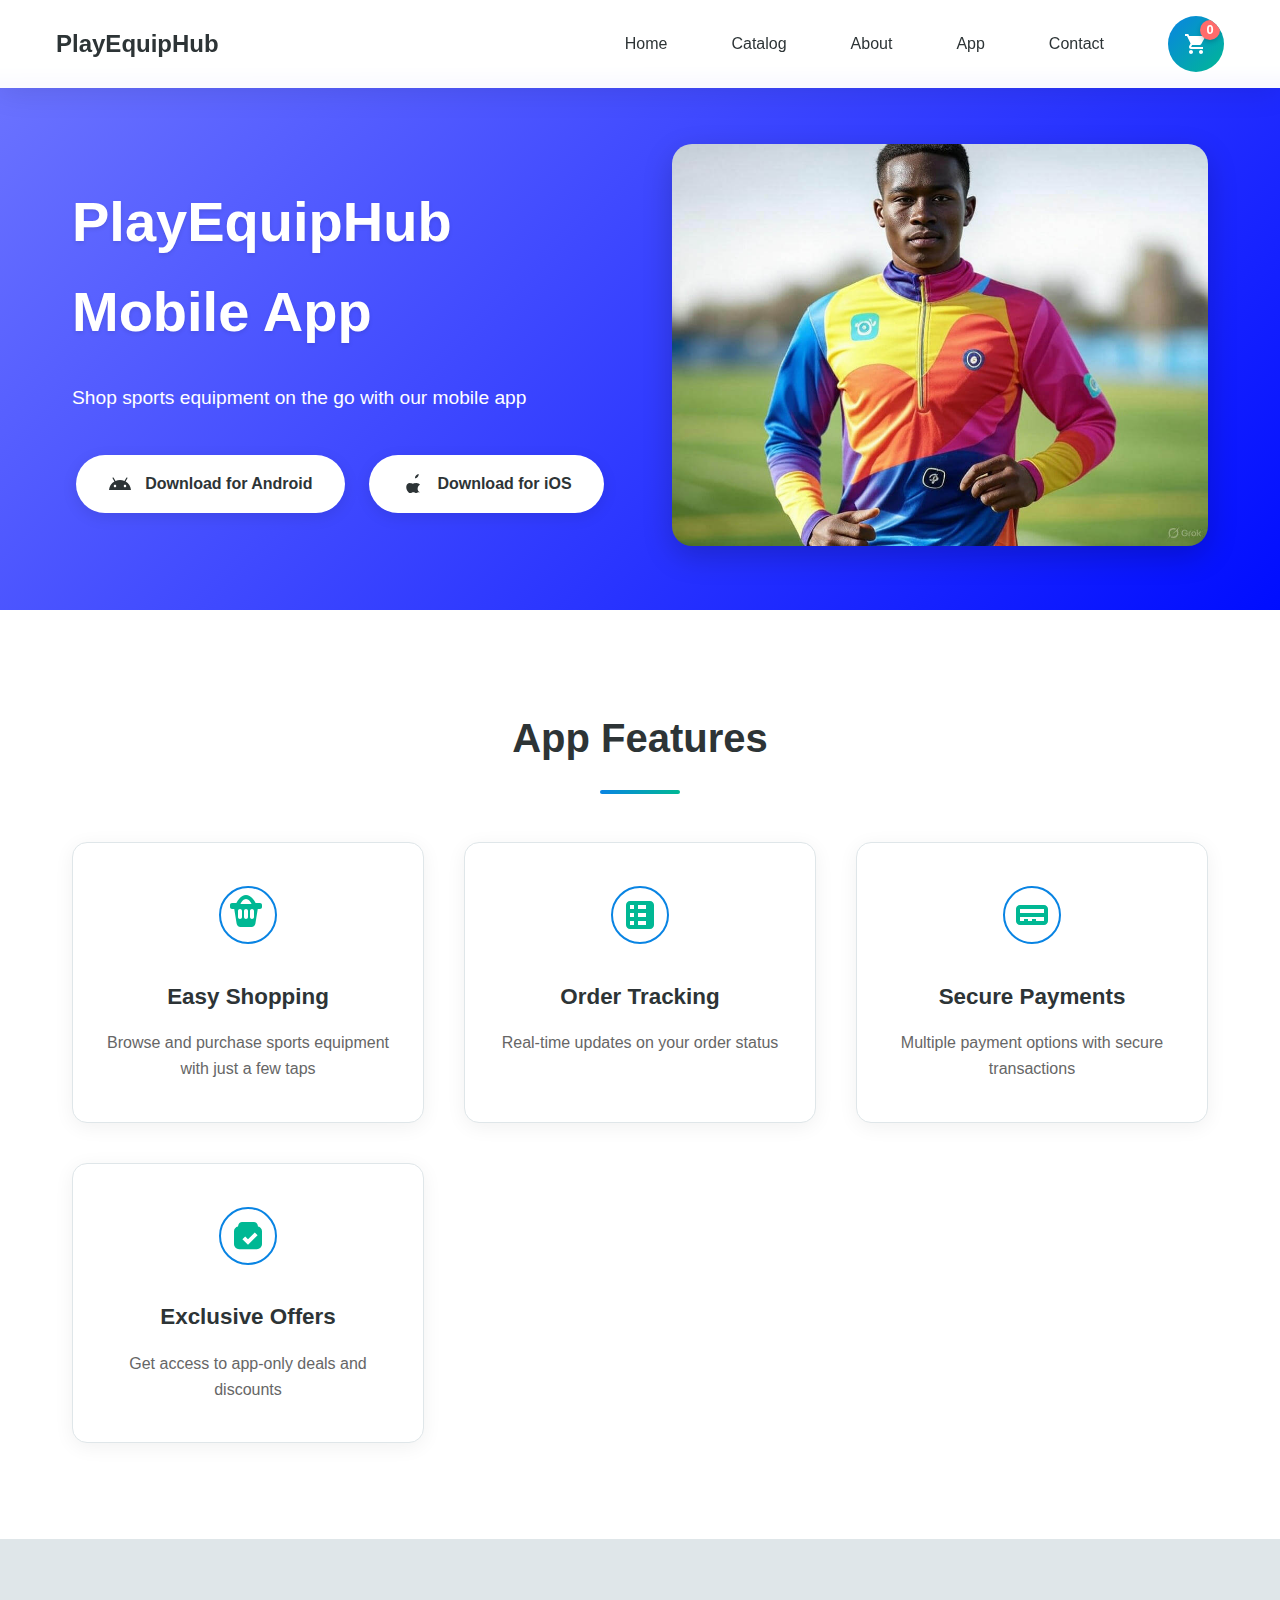
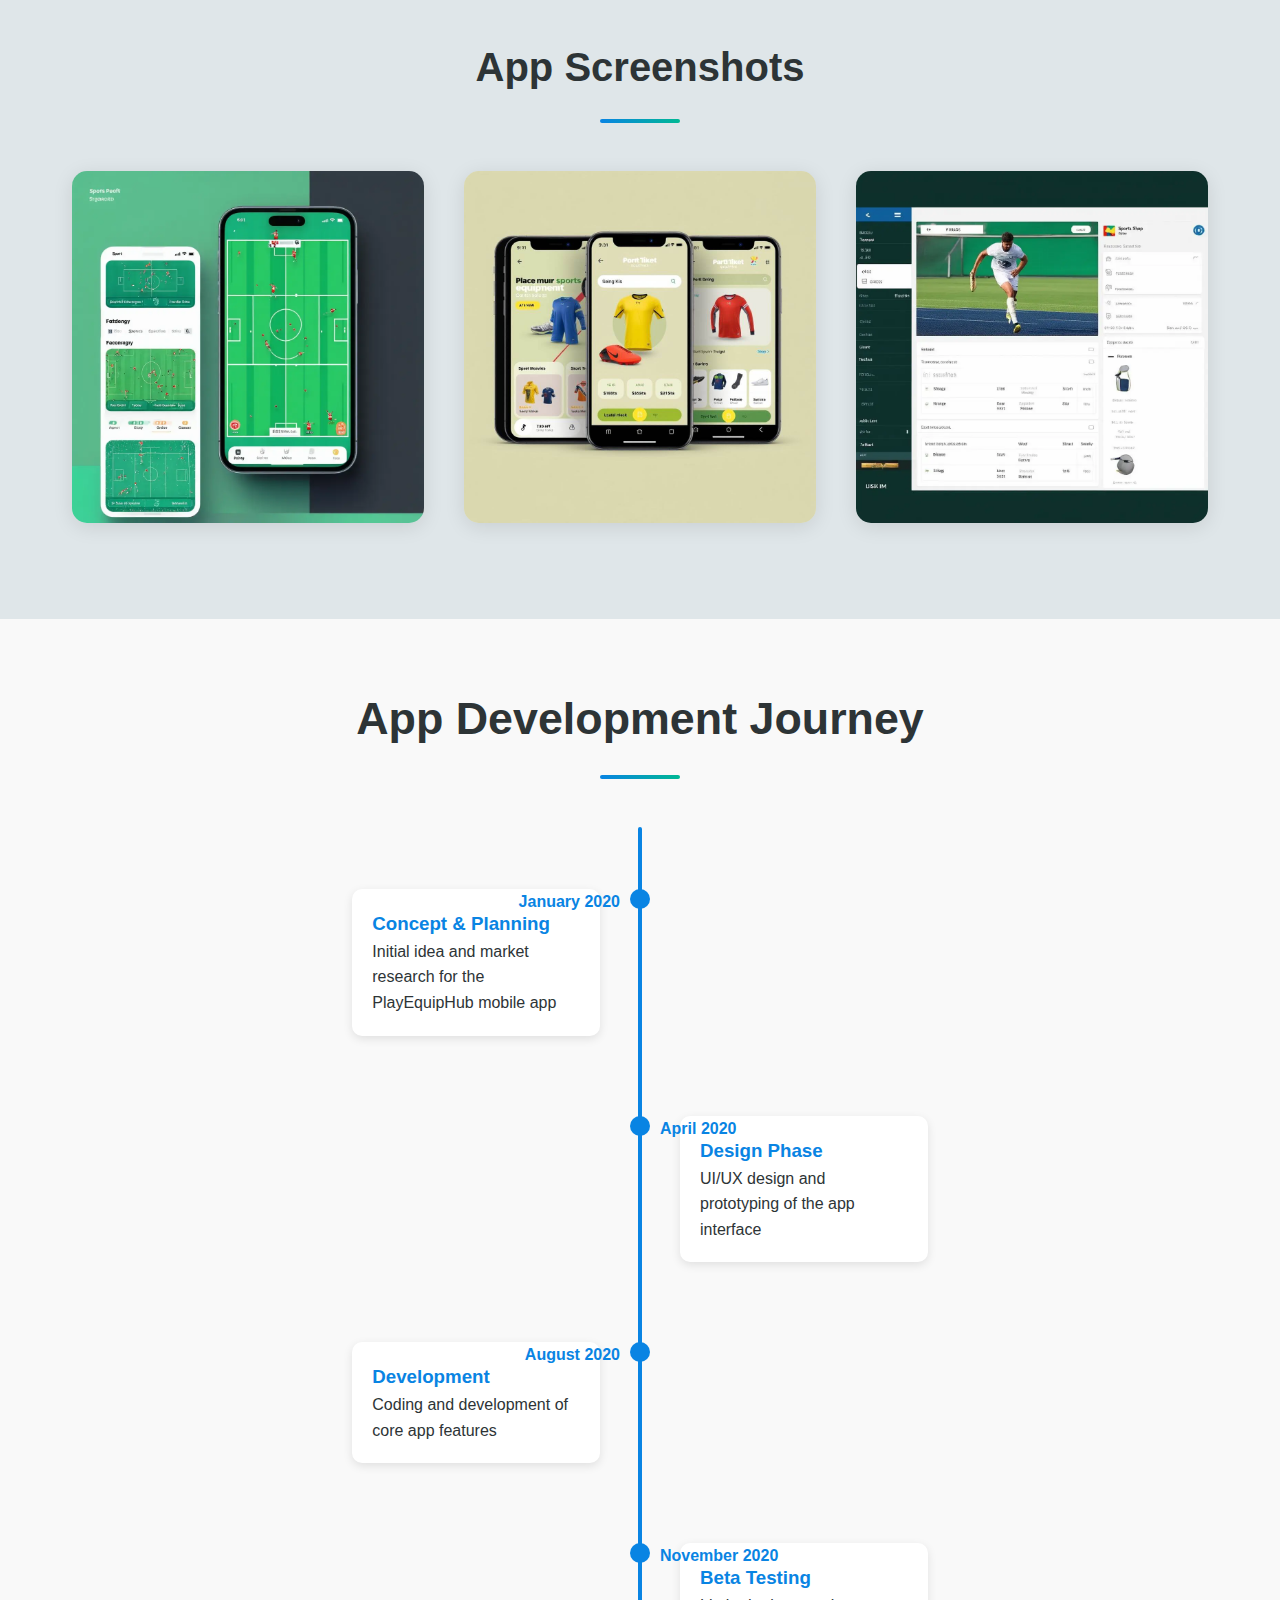
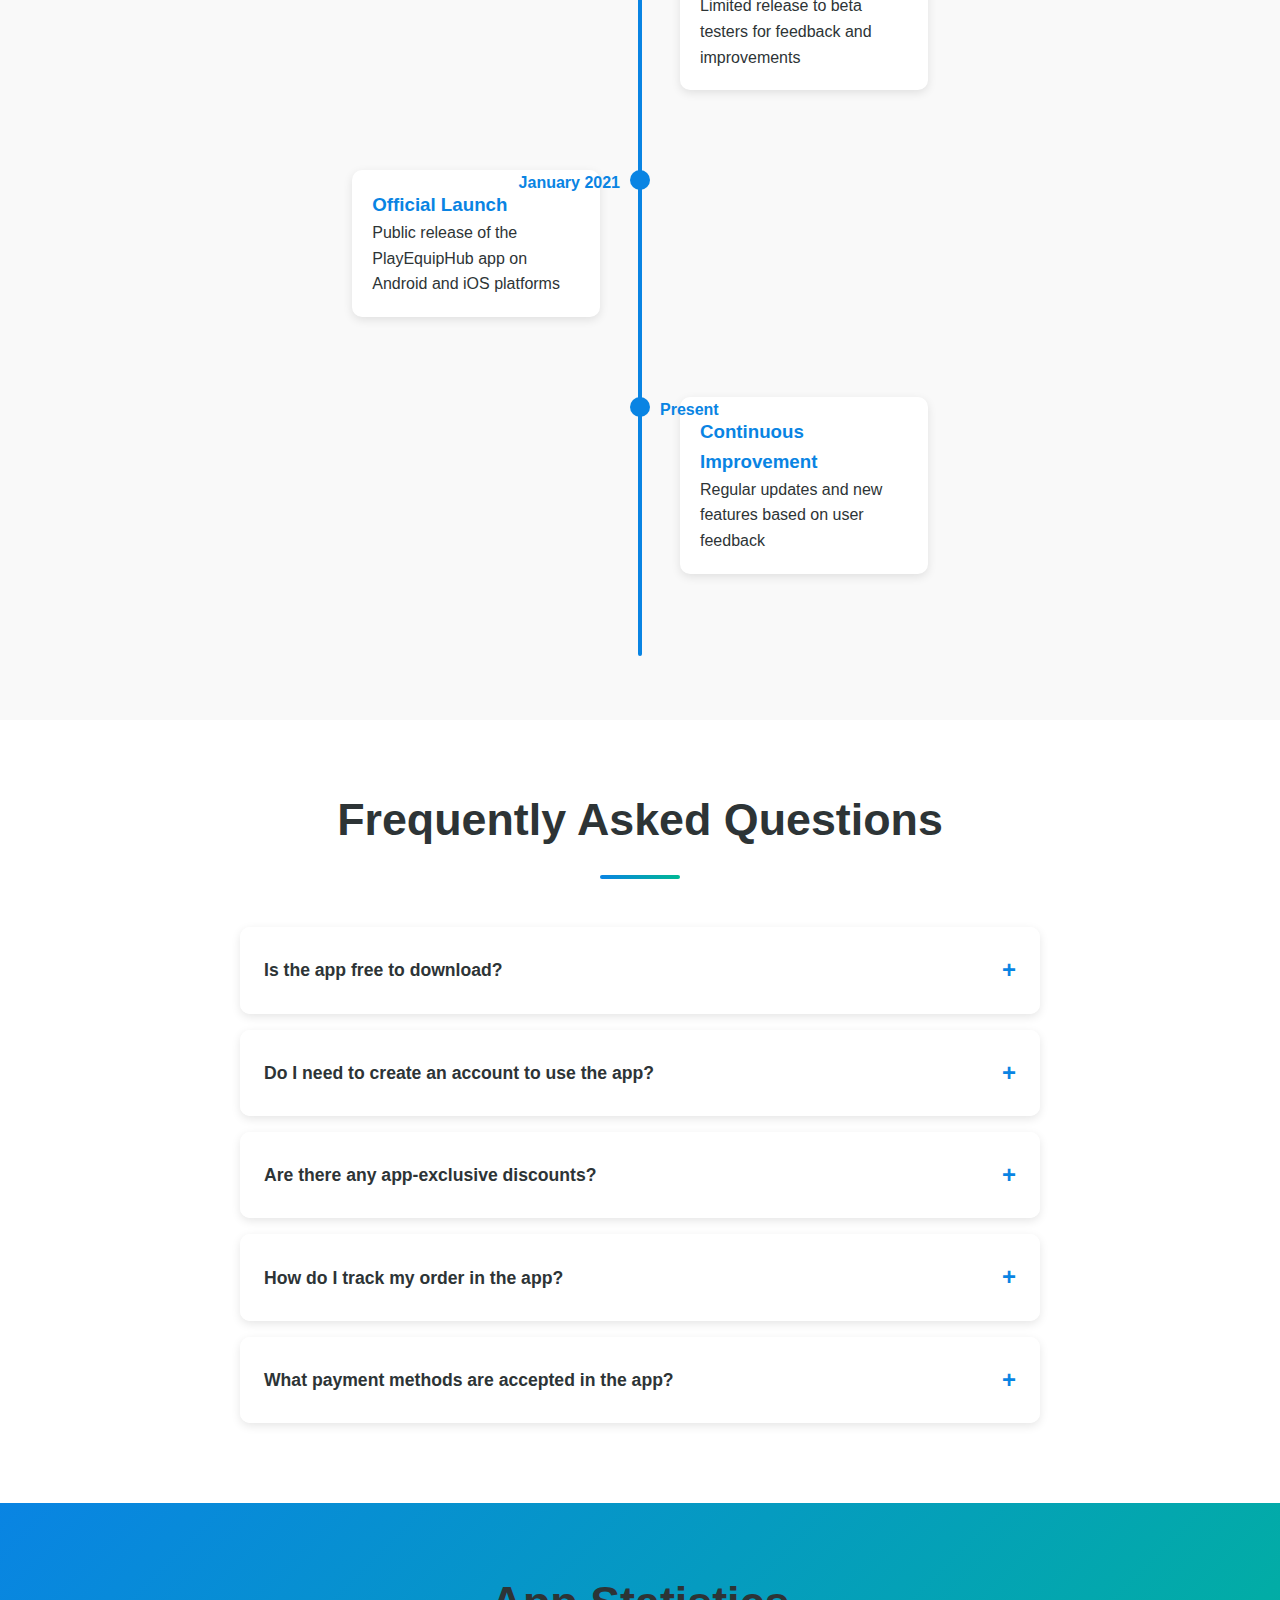
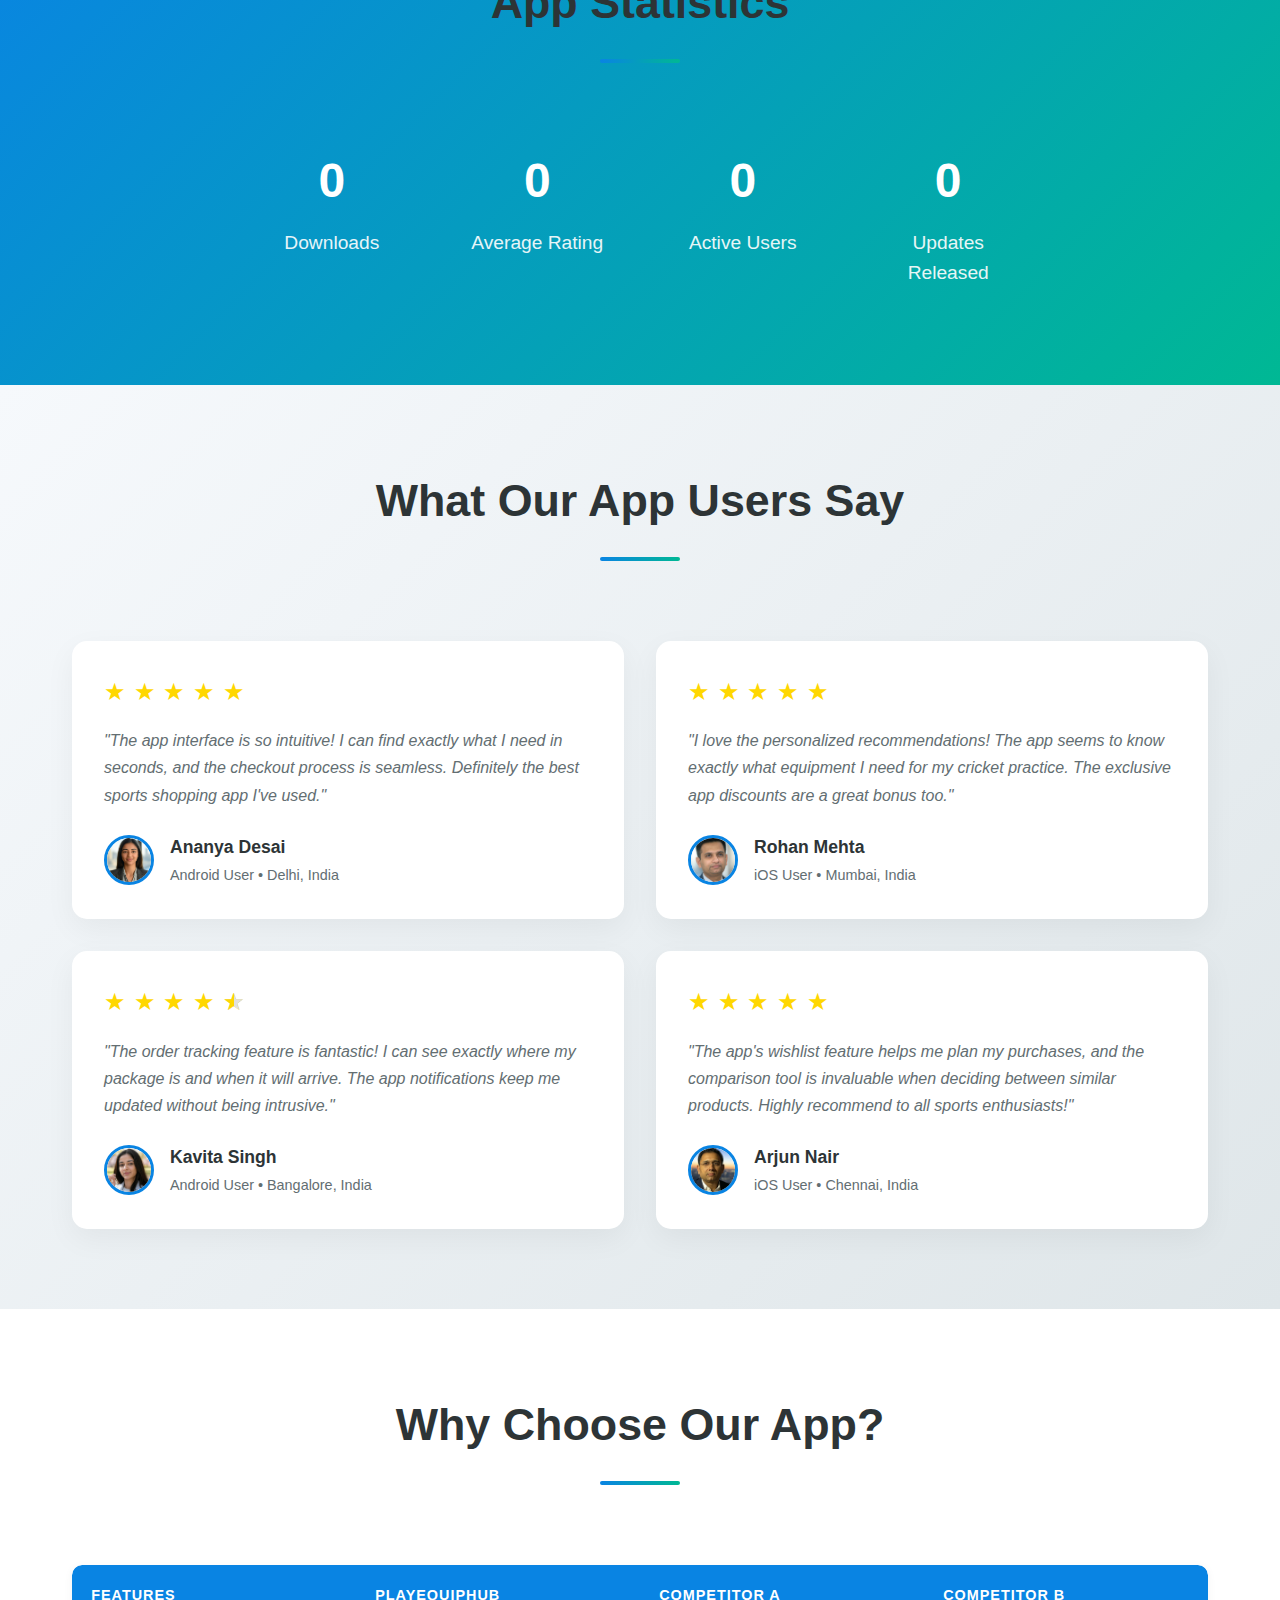
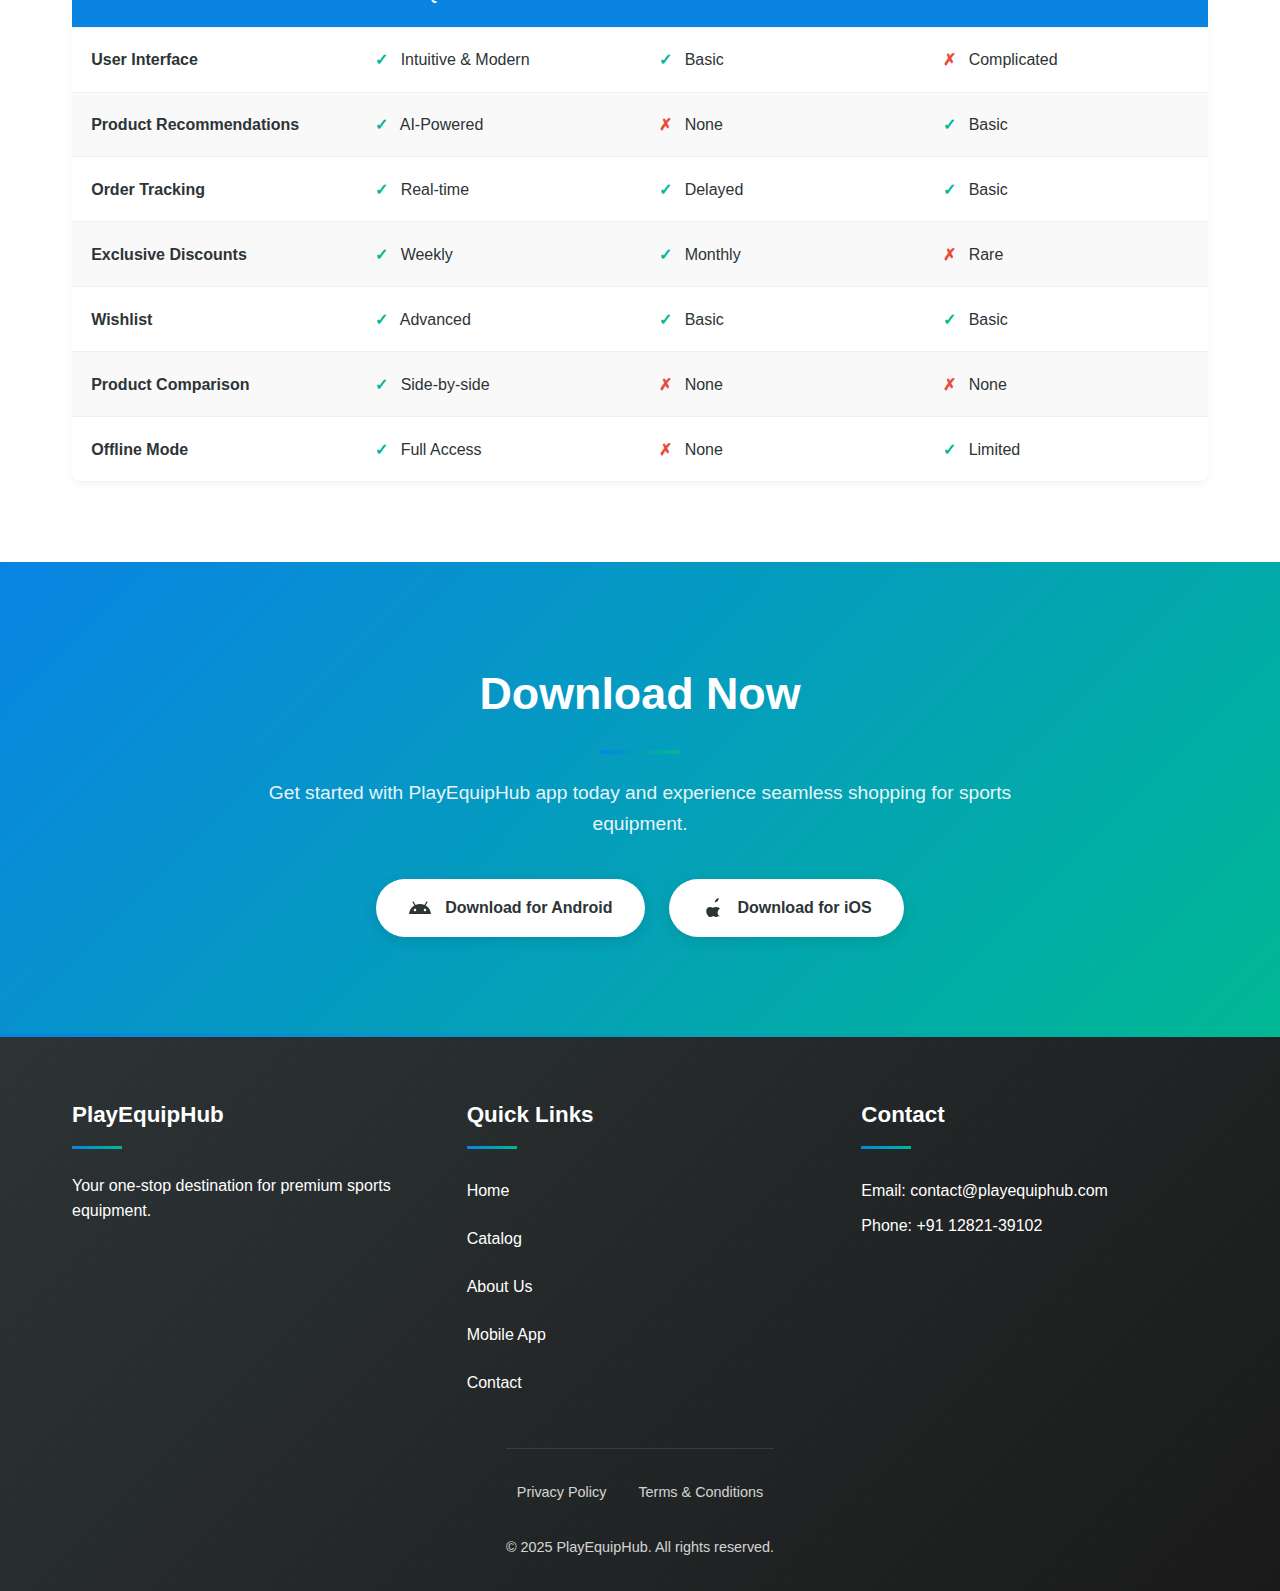
==== commit 745e520f: "Update image formats and enhance contact page layout" ====
--- a/app/index.html
+++ b/app/index.html
@@ -93,7 +93,7 @@
                         <img src="/images/screenshot1.webp" alt="App Screenshot 1">
                     </div>
                     <div class="screenshot-card">
-                        <img src="/images/screenshot2.webp" alt="App Screenshot 2">
+                        <img src="/images/screenshot2.jpg" alt="App Screenshot 2">
                     </div>
                     <div class="screenshot-card">
                         <img src="/images/screenshot3.webp" alt="App Screenshot 3">
--- a/css/style.css
+++ b/css/style.css
@@ -100,27 +100,28 @@
     overflow: hidden;
 }
 
-.nav-menu a::before {
-    content: '';
-    position: absolute;
-    top: 0;
-    left: 0;
-    width: 100%;
-    height: 100%;
-    background: linear-gradient(135deg, var(--secondary-color), var(--accent-color));
-    opacity: 0;
-    z-index: -1;
-    transform: translateY(100%);
-    transition: all 0.3s ease;
-}
-
-.nav-menu a:hover {
-    color: var(--white);
-}
-
-.nav-menu a:hover::before {
-    opacity: 1;
-    transform: translateY(0);
+@media screen and (min-width: 1050px) {
+    .nav-menu a::before {
+        content: '';
+        position: absolute;
+        top: 0;
+        left: 0;
+        width: 100%;
+        height: 100%;
+        background: linear-gradient(135deg, var(--secondary-color), var(--accent-color));
+        opacity: 0;
+        z-index: -1;
+        transform: translateY(100%);
+        transition: all 0.3s ease;
+    }
+		.nav-menu a:hover {
+			color: var(--white);
+	}
+	
+	.nav-menu a:hover::before {
+			opacity: 1;
+			transform: translateY(0);
+	}
 }
 
 .cart-icon {
@@ -181,15 +182,15 @@
 .hero {
     margin-top: 80px;
     min-height: 80vh;
+		padding: 2rem 0;
     display: flex;
     align-items: center;
     background: linear-gradient(135deg, var(--light-gray) 0%, var(--white) 100%);
-    padding: 2rem;
 }
 
 .hero-content {
     flex: 1;
-    padding: 2rem;
+    padding-bottom: 2rem;
 }
 
 .hero h1 {
@@ -240,7 +241,7 @@
     width: 100%;
 }
 
-@media (max-width: 768px) {
+@media (max-width: 1050px) {
     .section-container {
         padding: 0 1rem;
     }
@@ -266,7 +267,7 @@
     .about-content,
     .shipping-info,
     .contact-content {
-        padding: 3rem 1rem !important;
+        padding: 3rem 0rem !important;
     }
 
     .product-grid,
@@ -332,7 +333,6 @@
     .contact-grid {
         grid-template-columns: 1fr !important;
         gap: 2rem !important;
-        padding: 0 1rem !important;
     }
 
     .cart-container {
@@ -443,7 +443,7 @@
     background: var(--light-gray);
 }
 
-@media screen and (max-width: 768px) {
+@media screen and (max-width: 1050px) {
 	.categories {
 		padding: 4rem 0rem;
 	}
@@ -653,7 +653,7 @@
     transform-origin: left;
 }
 
-@media (max-width: 768px) {
+@media (max-width: 1050px) {
     .footer-legal-links {
         flex-direction: column;
         gap: 0.5rem;
@@ -875,7 +875,7 @@
     box-shadow: 0 10px 30px rgba(0, 0, 0, 0.2);
 }
 
-@media (max-width: 768px) {
+@media (max-width: 1050px) {
     .app-hero .section-container {
         flex-direction: column;
         text-align: center;
@@ -889,19 +889,6 @@
     .app-content {
         order: 2;
     }
-}
-
-.app-hero::before {
-    content: '';
-    position: absolute;
-    top: 0;
-    left: 0;
-    right: 0;
-    bottom: 0;
-    background-image: radial-gradient(circle at 10px 10px, rgba(255, 255, 255, 0.1) 2px, transparent 0);
-    background-size: 20px 20px;
-    opacity: 0.2;
-    z-index: 1;
 }
 
 .app-content h1 {
@@ -952,7 +939,7 @@
 	padding: 6rem 2rem;
 }
 
-@media (max-width: 768px) {
+@media (max-width: 1050px) {
 	.features {
 		padding: 4rem 0rem;
 	}
@@ -1075,7 +1062,7 @@
 }
 
 /* Responsive Design for App Page */
-@media (max-width: 768px) {
+@media (max-width: 1050px) {
     .app-hero {
         padding: 4rem 1.5rem;
     }
@@ -1298,7 +1285,7 @@
     }
 }
 
-@media (max-width: 768px) {
+@media (max-width: 1050px) {
     .about-hero h1 {
         font-size: 2.5rem;
     }
@@ -1472,7 +1459,7 @@
 }
 
 /* Responsive Design */
-@media (max-width: 768px) {
+@media (max-width: 1050px) {
     .container {
         flex-direction: column;
         text-align: center;
@@ -1840,7 +1827,7 @@
     transform: scale(1.2);
 }
 
-@media (max-width: 768px) {
+@media (max-width: 1050px) {
     .testimonials {
         padding: 4rem 0;
     }
@@ -1957,13 +1944,13 @@
 }
 
 
-@media (min-width: 768px) {
+@media (min-width: 1050px) {
     .testimonial-card {
         flex: 0 0 100%;
     }
 }
 
-@media (max-width: 768px) {
+@media (max-width: 1050px) {
     .newsletter-form {
         flex-direction: column;
     }
@@ -2275,7 +2262,7 @@
     display: inline-block;
 }
 
-@media (max-width: 768px) {
+@media (max-width: 1050px) {
     .partners-grid {
         grid-template-columns: 1fr;
         gap: 1.5rem;
@@ -2417,7 +2404,7 @@
     transition: transform 0.3s ease;
 }
 
-@media screen and (max-width: 768px) {
+@media screen and (max-width: 1050px) {
 	.achievement-item {
 		min-width: 300px;
 	}
@@ -2444,7 +2431,7 @@
 }
 
 /* Медиа-запросы для адаптивности */
-@media (max-width: 768px) {
+@media (max-width: 1050px) {
     .timeline::before {
         left: 20px;
     }
@@ -2572,7 +2559,7 @@
     line-height: 1.6;
 }
 
-@media (max-width: 768px) {
+@media (max-width: 1050px) {
     .page-hero h1 {
         font-size: 2.2rem;
     }
@@ -2697,7 +2684,7 @@
     }
 }
 
-@media (max-width: 768px) {
+@media (max-width: 1050px) {
     .contact-form-container,
     .contact-info-container {
         padding: 1.5rem;
@@ -2742,13 +2729,13 @@
     transform: translateY(-9px) rotate(-45deg);
 }
 
-@media (max-width: 768px) {
+@media (max-width: 1050px) {
     .menu-toggle {
         display: flex;
     }
     .nav-menu {
         position: fixed;
-        top: 80px;
+        top: 60px;
         left: 0;
         width: 100%;
         height: 0;
@@ -2760,7 +2747,7 @@
         visibility: hidden;
     }
     .nav-menu.active {
-        height: calc(100vh - 80px);
+        height: calc(100vh - 60px);
         visibility: visible;
     }
     .nav-menu ul {
@@ -2830,6 +2817,12 @@
     height: 100%;
     object-fit: cover;
     transition: transform 0.5s ease;
+}
+
+@media (max-width: 1050px) {
+	.sport-image {
+		height: 300px;
+	}
 }
 
 .sport-card:hover .sport-image img {
@@ -2965,7 +2958,7 @@
     }
 }
 
-@media (max-width: 768px) {
+@media (max-width: 1050px) {
     .sports-grid {
         grid-template-columns: 1fr;
     }
@@ -2976,7 +2969,7 @@
     
     .tips-image {
         order: -1;
-        height: 300px;
+        height: 500px;
     }
 }
 
@@ -2993,7 +2986,7 @@
     margin-top: 2rem;
 }
 
-@media screen and (max-width: 768px) {
+@media screen and (max-width: 1050px) {
 	.app-reviews-grid {
 		grid-template-columns: 1fr;
 	}
@@ -3166,7 +3159,7 @@
     margin-right: 0.5rem;
 }
 
-@media (max-width: 768px) {
+@media (max-width: 1050px) {
     .app-comparison-section {
         padding: 3rem 1rem;
     }
@@ -3400,7 +3393,7 @@
     }
 }
 
-@media (max-width: 768px) {
+@media (max-width: 1050px) {
     .csr-grid {
         grid-template-columns: 1fr;
     }
@@ -3424,7 +3417,7 @@
     }
 }
 
-@media (max-width: 768px) {
+@media (max-width: 1050px) {
     /* ... существующие стили ... */
     
     .quantity-controls {
@@ -3463,6 +3456,7 @@
 }
 
 .thanks-icon {
+	margin: 0 auto;
 	width: 100px;
 	height: 100px;
 	margin-bottom: 2rem;
